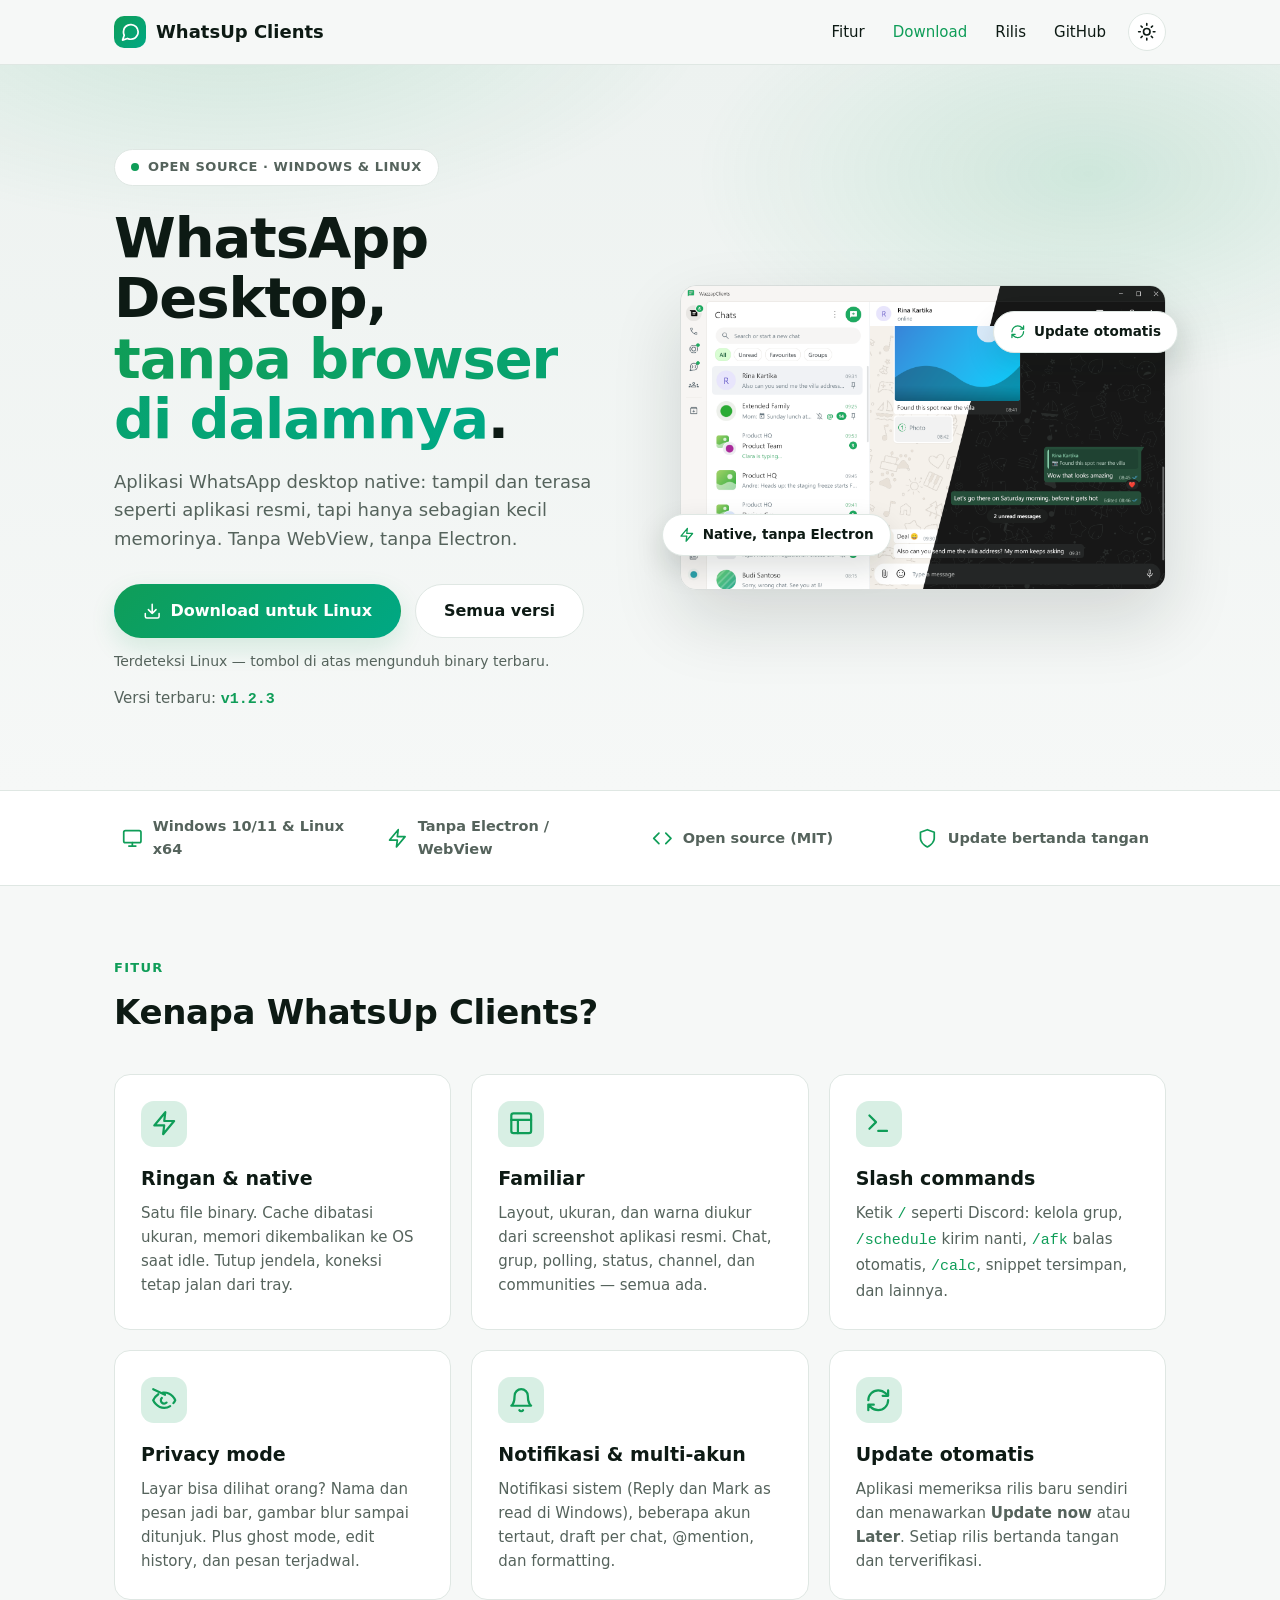
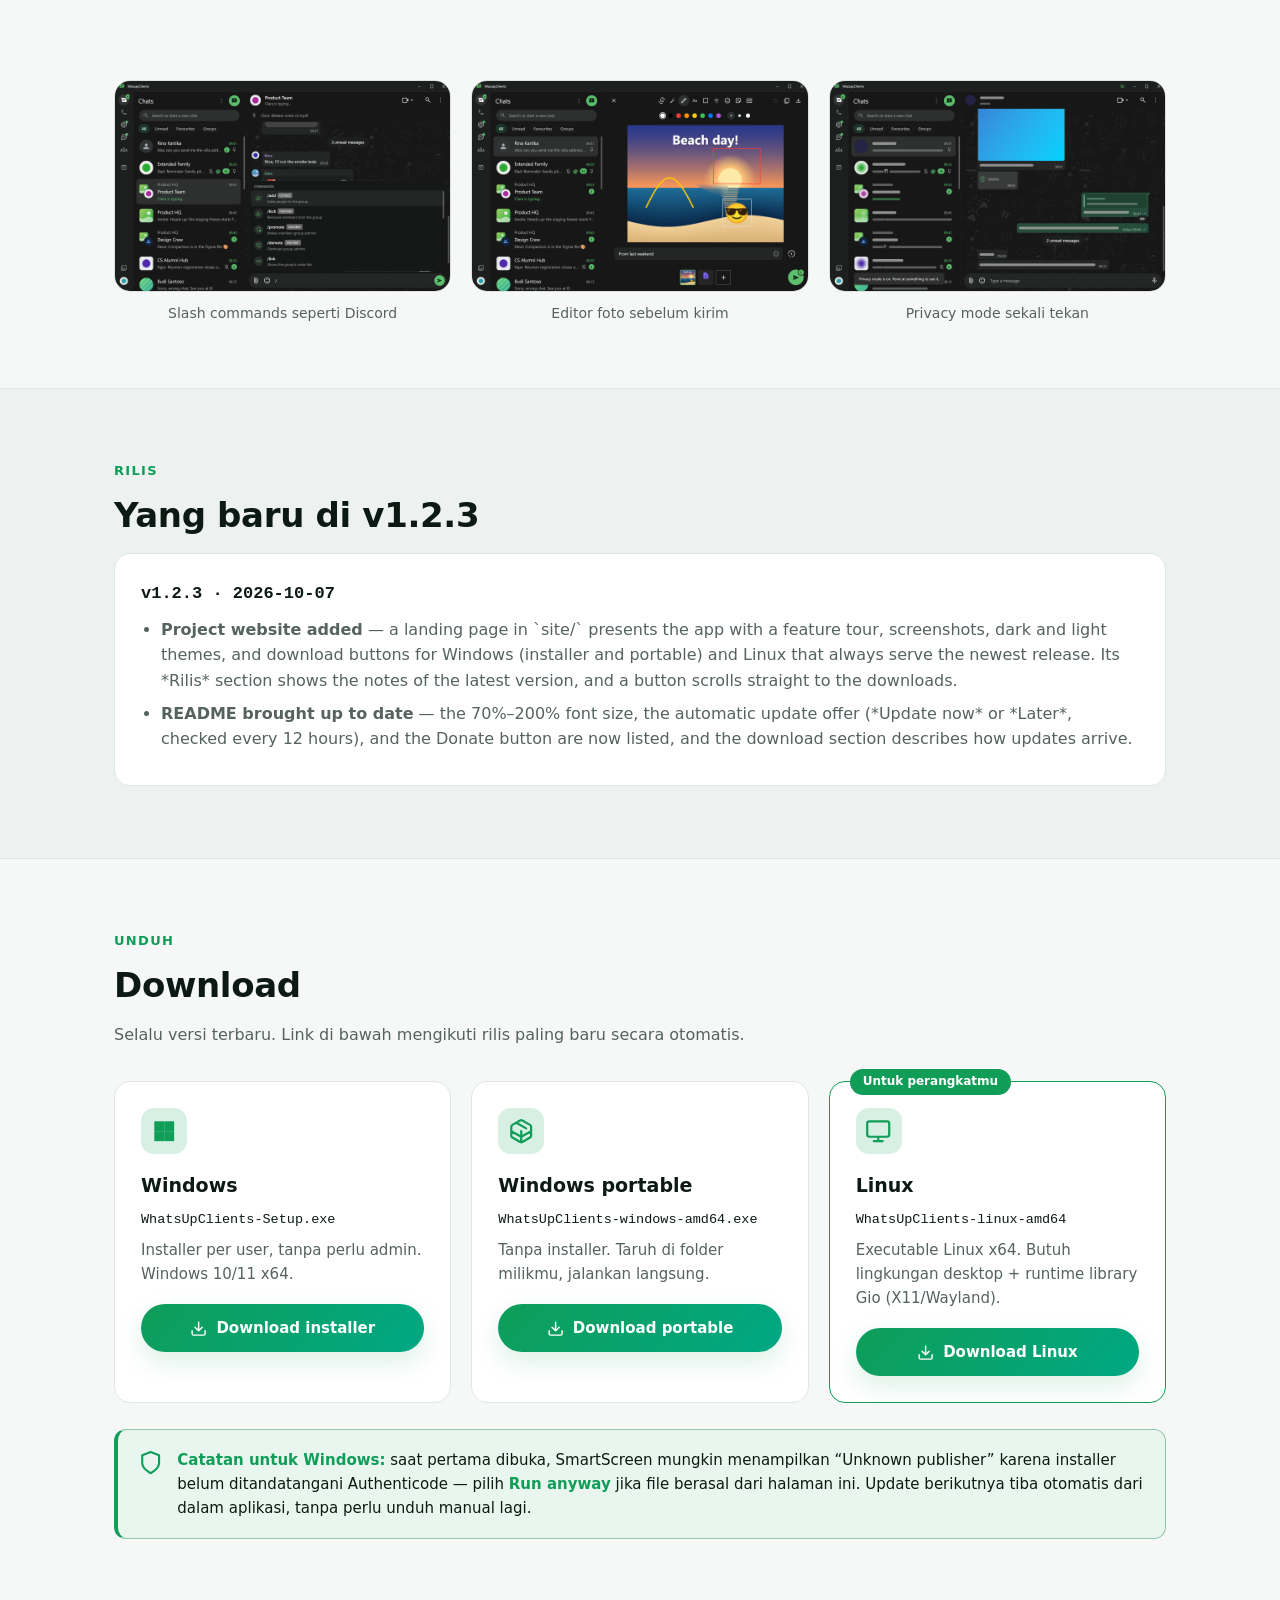
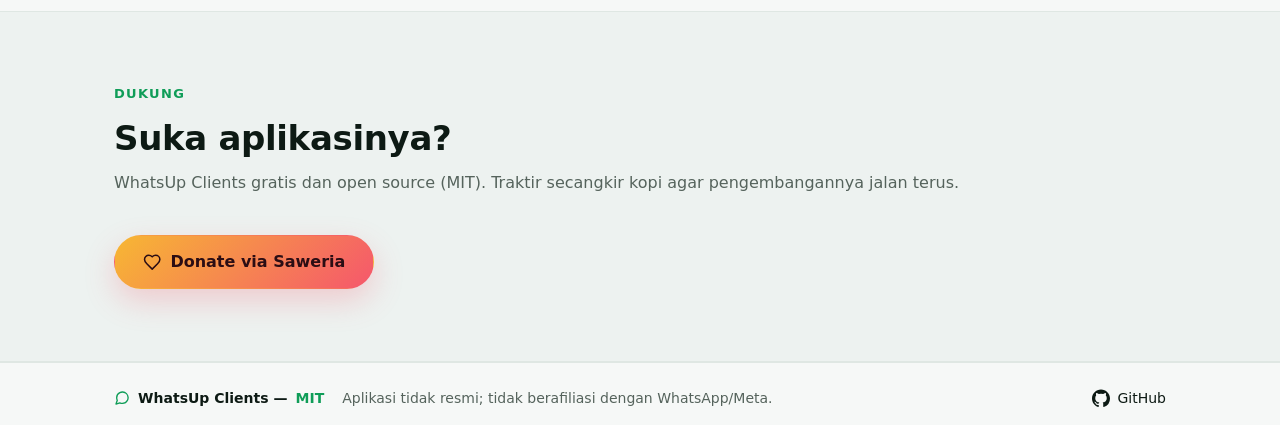
==== index.html @ 3d1e4b3c "Move the landing page to the repo root for Pages" ====
<!DOCTYPE html>
<html lang="id" data-theme="dark">
<head>
<meta charset="utf-8">
<meta name="viewport" content="width=device-width, initial-scale=1">
<title>WhatsUp Clients — WhatsApp Desktop tanpa browser di dalamnya</title>
<meta name="description" content="WhatsUp Clients adalah aplikasi WhatsApp Desktop native yang ringan: tampilan seperti aplikasi resmi, tanpa Electron, dengan update otomatis.">
<link rel="stylesheet" href="styles.css">
<script>
// Set theme before paint to avoid a flash. Stored choice wins,
// otherwise follow the OS.
(function () {
  try {
    var t = localStorage.getItem("wuc-theme");
    if (!t) t = (window.matchMedia && window.matchMedia("(prefers-color-scheme: light)").matches) ? "light" : "dark";
    document.documentElement.setAttribute("data-theme", t);
  } catch (e) {}
})();
</script>
</head>
<body>

<svg width="0" height="0" class="sprite" aria-hidden="true" focusable="false"><defs>
<symbol id="i-chat" viewBox="0 0 24 24"><path d="M21 11.5a8.38 8.38 0 0 1-.9 3.8 8.5 8.5 0 0 1-7.6 4.7 8.38 8.38 0 0 1-3.8-.9L3 21l1.9-5.7a8.38 8.38 0 0 1-.9-3.8 8.5 8.5 0 0 1 4.7-7.6 8.38 8.38 0 0 1 3.8-.9h.5a8.48 8.48 0 0 1 8 8z"/></symbol>
<symbol id="i-zap" viewBox="0 0 24 24"><path d="M13 2 3 14h9l-1 8 10-12h-9z"/></symbol>
<symbol id="i-layout" viewBox="0 0 24 24"><rect x="3" y="3" width="18" height="18" rx="2"/><path d="M3 9h18M9 21V9"/></symbol>
<symbol id="i-terminal" viewBox="0 0 24 24"><path d="m4 17 6-6-6-6M12 19h8"/></symbol>
<symbol id="i-eyeoff" viewBox="0 0 24 24"><path d="M10.73 5.08A10.43 10.43 0 0 1 12 5c7 0 10 7 10 7a13.16 13.16 0 0 1-1.67 2.68M6.61 6.61A13.53 13.53 0 0 0 2 12s3 7 10 7a9.74 9.74 0 0 0 5.39-1.61M14.12 14.12a3 3 0 1 1-4.24-4.24m2.82-2.82L2 2"/></symbol>
<symbol id="i-bell" viewBox="0 0 24 24"><path d="M6 8a6 6 0 0 1 12 0c0 7 3 9 3 9H3s3-2 3-9M10.3 21a1.94 1.94 0 0 0 3.4 0"/></symbol>
<symbol id="i-refresh" viewBox="0 0 24 24"><path d="M3 12a9 9 0 0 1 9-9 9.75 9.75 0 0 1 6.74 2.74L21 8M21 3v5h-5M21 12a9 9 0 0 1-9 9 9.75 9.75 0 0 1-6.74-2.74L3 16M3 21v-5h5"/></symbol>
<symbol id="i-download" viewBox="0 0 24 24"><path d="M21 15v4a2 2 0 0 1-2 2H5a2 2 0 0 1-2-2v-4m4-5 5 5 5-5M12 15V3"/></symbol>
<symbol id="i-sun" viewBox="0 0 24 24"><circle cx="12" cy="12" r="4"/><path d="M12 2v2M12 20v2m-7.07-17.07 1.41 1.41M17.66 17.66l1.41 1.41M2 12h2M20 12h2M6.34 17.66l-1.41 1.41M19.07 4.93l-1.41 1.41"/></symbol>
<symbol id="i-moon" viewBox="0 0 24 24"><path d="M21 12.79A9 9 0 1 1 11.21 3 7 7 0 0 0 21 12.79z"/></symbol>
<symbol id="i-windows" viewBox="0 0 24 24"><rect x="3" y="3" width="9" height="9"/><rect x="12" y="3" width="9" height="9"/><rect x="3" y="12" width="9" height="9"/><rect x="12" y="12" width="9" height="9"/></symbol>
<symbol id="i-package" viewBox="0 0 24 24"><path d="m7.5 4.27 9 5.15M21 8a2 2 0 0 0-1-1.73l-7-4a2 2 0 0 0-2 0l-7 4A2 2 0 0 0 3 8v8a2 2 0 0 0 1 1.73l7 4a2 2 0 0 0 2 0l7-4A2 2 0 0 0 21 16zm-18 4 9 5 9-5M12 22V12"/></symbol>
<symbol id="i-monitor" viewBox="0 0 24 24"><rect x="2" y="3" width="20" height="14" rx="2"/><path d="M8 21h8M12 17v4"/></symbol>
<symbol id="i-heart" viewBox="0 0 24 24"><path d="M19 14c1.49-1.46 3-3.21 3-5.5A5.5 5.5 0 0 0 16.5 3c-1.76 0-3 .5-4.5 2-1.5-1.5-2.74-2-4.5-2A5.5 5.5 0 0 0 2 8.5c0 2.29 1.51 4.04 3 5.5l7 7z"/></symbol>
<symbol id="i-arrowup" viewBox="0 0 24 24"><path d="M12 19V5m-7 7 7-7 7 7"/></symbol>
<symbol id="i-code" viewBox="0 0 24 24"><path d="m16 18 6-6-6-6M8 6l-6 6 6 6"/></symbol>
<symbol id="i-shield" viewBox="0 0 24 24"><path d="M12 22s8-4 8-10V5l-8-3-8 3v7c0 6 8 10 8 10z"/></symbol>
<symbol id="i-external" viewBox="0 0 24 24"><path d="M18 13v6a2 2 0 0 1-2 2H5a2 2 0 0 1-2-2V8a2 2 0 0 1 2-2h6M15 3h6v6M10 14 21 3"/></symbol>
<symbol id="i-menu" viewBox="0 0 24 24"><path d="M3 6h18M3 12h18M3 18h18"/></symbol>
<symbol id="i-close" viewBox="0 0 24 24"><path d="M18 6 6 18M6 6l12 12"/></symbol>
<symbol id="i-github" viewBox="0 0 24 24"><path d="M12 .5C5.37.5 0 5.87 0 12.5c0 5.3 3.44 9.8 8.21 11.39.6.11.82-.26.82-.58 0-.29-.01-1.05-.02-2.06-3.34.73-4.04-1.61-4.04-1.61-.55-1.39-1.34-1.76-1.34-1.76-1.09-.75.08-.73.08-.73 1.21.09 1.84 1.24 1.84 1.24 1.07 1.84 2.81 1.31 3.5 1 .11-.78.42-1.31.76-1.61-2.67-.3-5.47-1.33-5.47-5.93 0-1.31.47-2.38 1.24-3.22-.12-.3-.54-1.52.12-3.18 0 0 1.01-.32 3.3 1.23a11.5 11.5 0 0 1 6 0c2.29-1.55 3.3-1.23 3.3-1.23.66 1.66.24 2.88.12 3.18.77.84 1.24 1.91 1.24 3.22 0 4.61-2.8 5.62-5.48 5.92.43.37.81 1.1.81 2.22 0 1.61-.01 2.9-.01 3.29 0 .32.22.7.83.58A12.01 12.01 0 0 0 24 12.5C24 5.87 18.63.5 12 .5z"/></symbol>
</defs></svg>

<header class="nav">
  <div class="wrap nav-in">
    <a class="brand" href="#top"><span class="brand-mark"><svg class="ic"><use href="#i-chat"/></svg></span>WhatsUp Clients</a>
    <div class="nav-right">
      <nav id="nav-links" class="nav-links">
        <a href="#fitur">Fitur</a>
        <a href="#download">Download</a>
        <a href="#terbaru">Rilis</a>
        <a href="https://github.com/latiefahmad/whatsupclients" target="_blank" rel="noopener">GitHub</a>
      </nav>
      <button id="theme-toggle" class="theme-toggle" aria-label="Ganti tema">
        <svg class="ic i-sun"><use href="#i-sun"/></svg>
        <svg class="ic i-moon"><use href="#i-moon"/></svg>
      </button>
      <button id="menu-btn" class="menu-btn" aria-label="Buka menu" aria-expanded="false"><svg class="ic"><use href="#i-menu"/></svg></button>
    </div>
  </div>
  <div class="progress" aria-hidden="true"><span id="progress-bar"></span></div>
</header>

<main id="top">
  <section class="hero">
    <div class="wrap hero-in">
      <div class="hero-text">
        <p class="eyebrow"><span class="pulse"></span>Open source &middot; Windows &amp; Linux</p>
        <h1>WhatsApp Desktop,<br><span class="hl">tanpa browser di dalamnya</span>.</h1>
        <p class="lede">Aplikasi WhatsApp desktop native: tampil dan terasa seperti aplikasi resmi,
          tapi hanya sebagian kecil memorinya. Tanpa WebView, tanpa Electron.</p>
        <div class="cta">
          <a id="cta-main" class="btn primary" href="https://github.com/latiefahmad/whatsupclients/releases/latest"><svg class="ic"><use href="#i-download"/></svg>Download</a>
          <a class="btn ghost" href="#download">Semua versi</a>
        </div>
        <p id="cta-note" class="cta-note"></p>
        <p class="ver-badge">Versi terbaru: <a id="ver-tag" href="https://github.com/latiefahmad/whatsupclients/releases/latest">&hellip;</a></p>
      </div>
      <div class="hero-shot">
        <div class="shot-frame">
          <img src="docs/screenshots/hero.png" alt="WhatsUp Clients dalam tema terang dan gelap">
        </div>
        <span class="chip chip-a"><svg class="ic"><use href="#i-zap"/></svg>Native, tanpa Electron</span>
        <span class="chip chip-b"><svg class="ic"><use href="#i-refresh"/></svg>Update otomatis</span>
      </div>
    </div>
  </section>

  <section class="stats">
    <div class="wrap stats-in">
      <div class="stat"><svg class="ic"><use href="#i-monitor"/></svg><span>Windows 10/11 &amp; Linux x64</span></div>
      <div class="stat"><svg class="ic"><use href="#i-zap"/></svg><span>Tanpa Electron / WebView</span></div>
      <div class="stat"><svg class="ic"><use href="#i-code"/></svg><span>Open source (MIT)</span></div>
      <div class="stat"><svg class="ic"><use href="#i-shield"/></svg><span>Update bertanda tangan</span></div>
    </div>
  </section>

  <section id="fitur" class="section">
    <div class="wrap">
      <p class="kicker">Fitur</p>
      <h2>Kenapa WhatsUp Clients?</h2>
      <div class="grid">
        <div class="card">
          <span class="tile"><svg class="ic"><use href="#i-zap"/></svg></span>
          <h3>Ringan &amp; native</h3>
          <p>Satu file binary. Cache dibatasi ukuran, memori dikembalikan ke OS saat idle. Tutup jendela, koneksi tetap jalan dari tray.</p>
        </div>
        <div class="card">
          <span class="tile"><svg class="ic"><use href="#i-layout"/></svg></span>
          <h3>Familiar</h3>
          <p>Layout, ukuran, dan warna diukur dari screenshot aplikasi resmi. Chat, grup, polling, status, channel, dan communities — semua ada.</p>
        </div>
        <div class="card">
          <span class="tile"><svg class="ic"><use href="#i-terminal"/></svg></span>
          <h3>Slash commands</h3>
          <p>Ketik <code>/</code> seperti Discord: kelola grup, <code>/schedule</code> kirim nanti, <code>/afk</code> balas otomatis, <code>/calc</code>, snippet tersimpan, dan lainnya.</p>
        </div>
        <div class="card">
          <span class="tile"><svg class="ic"><use href="#i-eyeoff"/></svg></span>
          <h3>Privacy mode</h3>
          <p>Layar bisa dilihat orang? Nama dan pesan jadi bar, gambar blur sampai ditunjuk. Plus ghost mode, edit history, dan pesan terjadwal.</p>
        </div>
        <div class="card">
          <span class="tile"><svg class="ic"><use href="#i-bell"/></svg></span>
          <h3>Notifikasi &amp; multi-akun</h3>
          <p>Notifikasi sistem (Reply dan Mark as read di Windows), beberapa akun tertaut, draft per chat, @mention, dan formatting.</p>
        </div>
        <div class="card">
          <span class="tile"><svg class="ic"><use href="#i-refresh"/></svg></span>
          <h3>Update otomatis</h3>
          <p>Aplikasi memeriksa rilis baru sendiri dan menawarkan <b>Update now</b> atau <b>Later</b>. Setiap rilis bertanda tangan dan terverifikasi.</p>
        </div>
      </div>
    </div>
  </section>

  <section class="shots">
    <div class="wrap">
      <div class="shot-row">
        <figure><img src="docs/screenshots/slash.png" alt="Slash command"><figcaption>Slash commands seperti Discord</figcaption></figure>
        <figure><img src="docs/screenshots/editor.png" alt="Editor foto"><figcaption>Editor foto sebelum kirim</figcaption></figure>
        <figure><img src="docs/screenshots/privacy.png" alt="Privacy mode"><figcaption>Privacy mode sekali tekan</figcaption></figure>
      </div>
    </div>
  </section>

  <section id="terbaru" class="section alt">
    <div class="wrap">
      <p class="kicker">Rilis</p>
      <h2>Yang baru di <span id="news-tag">versi terbaru</span></h2>
      <div id="news-body" class="card news"><p class="muted">Memuat catatan rilis&hellip;</p></div>
    </div>
  </section>

  <section id="download" class="section">
    <div class="wrap">
      <p class="kicker">Unduh</p>
      <h2>Download</h2>
      <p class="muted">Selalu versi terbaru. Link di bawah mengikuti rilis paling baru secara otomatis.</p>
      <div class="grid dl" id="dl-grid">
        <div class="card dl-card" data-os="windows">
          <span class="tile"><svg class="ic fill"><use href="#i-windows"/></svg></span>
          <h3>Windows</h3>
          <p class="file">WhatsUpClients-Setup.exe</p>
          <p>Installer per user, tanpa perlu admin. Windows 10/11 x64.</p>
          <a class="btn primary" href="https://github.com/latiefahmad/whatsupclients/releases/latest/download/WhatsUpClients-Setup.exe"><svg class="ic"><use href="#i-download"/></svg>Download installer</a>
        </div>
        <div class="card dl-card" data-os="windows">
          <span class="tile"><svg class="ic"><use href="#i-package"/></svg></span>
          <h3>Windows portable</h3>
          <p class="file">WhatsUpClients-windows-amd64.exe</p>
          <p>Tanpa installer. Taruh di folder milikmu, jalankan langsung.</p>
          <a class="btn primary" href="https://github.com/latiefahmad/whatsupclients/releases/latest/download/WhatsUpClients-windows-amd64.exe"><svg class="ic"><use href="#i-download"/></svg>Download portable</a>
        </div>
        <div class="card dl-card" data-os="linux">
          <span class="tile"><svg class="ic"><use href="#i-monitor"/></svg></span>
          <h3>Linux</h3>
          <p class="file">WhatsUpClients-linux-amd64</p>
          <p>Executable Linux x64. Butuh lingkungan desktop + runtime library Gio (X11/Wayland).</p>
          <a class="btn primary" href="https://github.com/latiefahmad/whatsupclients/releases/latest/download/WhatsUpClients-linux-amd64"><svg class="ic"><use href="#i-download"/></svg>Download Linux</a>
        </div>
      </div>
      <div class="note">
        <svg class="ic"><use href="#i-shield"/></svg>
        <div><b>Catatan untuk Windows:</b> saat pertama dibuka, SmartScreen mungkin menampilkan
          &ldquo;Unknown publisher&rdquo; karena installer belum ditandatangani Authenticode — pilih
          <b>Run anyway</b> jika file berasal dari halaman ini. Update berikutnya tiba otomatis
          dari dalam aplikasi, tanpa perlu unduh manual lagi.</div>
      </div>
    </div>
  </section>

  <section class="section alt">
    <div class="wrap donate">
      <div>
        <p class="kicker">Dukung</p>
        <h2>Suka aplikasinya?</h2>
        <p class="muted">WhatsUp Clients gratis dan open source (MIT). Traktir secangkir kopi agar pengembangannya jalan terus.</p>
      </div>
      <a class="btn donate-btn" href="https://saweria.co/latiefahmad" target="_blank" rel="noopener"><svg class="ic"><use href="#i-heart"/></svg>Donate via Saweria</a>
    </div>
  </section>
</main>

<footer>
  <div class="wrap foot">
    <span class="foot-brand"><svg class="ic"><use href="#i-chat"/></svg>WhatsUp Clients &mdash; <a href="https://github.com/latiefahmad/whatsupclients/blob/main/LICENSE" target="_blank" rel="noopener">MIT</a></span>
    <span class="muted">Aplikasi tidak resmi; tidak berafiliasi dengan WhatsApp/Meta.</span>
    <a class="foot-gh" href="https://github.com/latiefahmad/whatsupclients" target="_blank" rel="noopener"><svg class="ic fill"><use href="#i-github"/></svg>GitHub</a>
  </div>
</footer>

<button id="to-top" aria-label="Kembali ke atas"><svg class="ic"><use href="#i-arrowup"/></svg></button>
<script src="releases.js"></script>
<script src="app.js"></script>
</body>
</html>
---- styles.css ----
:root, html[data-theme="dark"] {
  --green: #25d366;
  --green-2: #00c287;
  --bg: #0b141a;
  --bg-2: #070f14;
  --panel: #111b21;
  --panel2: #1f2c34;
  --text: #e9edef;
  --muted: #8696a0;
  --radius: 16px;
  --navbg: rgba(11, 20, 26, .92);
  --shadow: rgba(0, 0, 0, .45);
  --glow: rgba(37, 211, 102, .16);
  --shot-border: rgba(255, 255, 255, .08);
}

html[data-theme="light"] {
  --green: #0f9d58;
  --green-2: #00a884;
  --bg: #f6f8f7;
  --bg-2: #edf2f0;
  --panel: #ffffff;
  --panel2: #dfe7e3;
  --text: #0d1a14;
  --muted: #55635c;
  --navbg: rgba(246, 248, 247, .93);
  --shadow: rgba(13, 26, 20, .14);
  --glow: rgba(15, 157, 88, .14);
  --shot-border: rgba(13, 26, 20, .1);
}

* { box-sizing: border-box; }

html { scroll-behavior: smooth; scroll-padding-top: 76px; }

body {
  margin: 0;
  font-family: "Segoe UI", system-ui, -apple-system, Roboto, sans-serif;
  background: var(--bg);
  color: var(--text);
  line-height: 1.6;
  -webkit-font-smoothing: antialiased;
}

.wrap { max-width: 1100px; margin: 0 auto; padding: 0 24px; }
a { color: var(--green); text-decoration: none; }
a:hover { text-decoration: none; }
p { margin: 0 0 14px; }

/* ---- inline icon system ---- */
.sprite { position: absolute; }
.ic {
  width: 1.15em; height: 1.15em;
  fill: none; stroke: currentColor;
  stroke-width: 2; stroke-linecap: round; stroke-linejoin: round;
  vertical-align: -.2em; flex: none;
}
.ic.fill { fill: currentColor; stroke: none; }
.ic-inline { width: .95em; height: .95em; }

/* ---- nav ---- */
.nav {
  position: sticky; top: 0; z-index: 30;
  background: var(--navbg);
  border-bottom: 1px solid var(--panel2);
  backdrop-filter: blur(10px);
}
.nav-in { display: flex; align-items: center; justify-content: space-between; height: 64px; gap: 16px; }

.brand {
  display: flex; align-items: center; gap: 10px;
  color: var(--text); font-weight: 700; font-size: 18px;
}
.brand-mark {
  display: grid; place-items: center;
  width: 32px; height: 32px; border-radius: 10px;
  background: linear-gradient(135deg, var(--green), var(--green-2));
  color: #05130c; font-size: 18px;
}
html[data-theme="light"] .brand-mark { color: #fff; }

.nav-right { display: flex; align-items: center; gap: 8px; }
.nav-links { display: flex; align-items: center; }
.nav-links a {
  color: var(--text); font-size: 15px; padding: 8px 14px;
  border-radius: 999px; transition: background .2s, color .2s;
}
.nav-links a:hover { background: var(--panel2); }
.nav-links a.active { color: var(--green); }

.theme-toggle {
  display: grid; place-items: center;
  width: 38px; height: 38px; border-radius: 50%; cursor: pointer;
  background: var(--panel); color: var(--text);
  border: 1px solid var(--panel2); font-size: 17px;
  transition: border-color .2s, transform .2s;
}
.theme-toggle:hover { border-color: var(--green); transform: rotate(15deg); }
html[data-theme="dark"] .i-sun, html[data-theme="light"] .i-moon { display: none; }

.menu-btn {
  display: none; place-items: center;
  width: 38px; height: 38px; border-radius: 10px; cursor: pointer;
  background: var(--panel); color: var(--text);
  border: 1px solid var(--panel2); font-size: 18px;
}
.menu-btn .ic { pointer-events: none; }

.progress { position: absolute; left: 0; right: 0; bottom: -1px; height: 2px; background: transparent; }
#progress-bar {
  display: block; height: 100%; width: 0;
  background: linear-gradient(90deg, var(--green), var(--green-2));
}

/* ---- hero ---- */
.hero {
  position: relative; overflow: hidden;
  padding: 84px 0 64px;
  background:
    radial-gradient(700px 340px at 18% -10%, var(--glow), transparent 70%),
    radial-gradient(560px 300px at 85% 15%, var(--glow), transparent 70%),
    linear-gradient(180deg, var(--bg-2), var(--bg));
}
.hero-in { display: grid; grid-template-columns: 1.05fr 1fr; gap: 56px; align-items: center; }

.eyebrow {
  display: inline-flex; align-items: center; gap: 9px;
  font-size: 13px; font-weight: 600; letter-spacing: .04em; text-transform: uppercase;
  color: var(--muted);
  border: 1px solid var(--panel2); background: var(--panel);
  padding: 7px 16px; border-radius: 999px; margin-bottom: 22px;
}
.pulse {
  width: 8px; height: 8px; border-radius: 50%; background: var(--green);
  animation: pulse 2.2s ease-in-out infinite;
}
@keyframes pulse {
  0%, 100% { box-shadow: 0 0 0 0 rgba(37, 211, 102, .5); }
  50% { box-shadow: 0 0 0 7px rgba(37, 211, 102, 0); }
}

.hero h1 {
  font-size: clamp(34px, 5vw, 56px); line-height: 1.08;
  margin: 0 0 18px; letter-spacing: -.02em;
}
.hl {
  background: linear-gradient(90deg, var(--green), var(--green-2));
  -webkit-background-clip: text; background-clip: text; color: transparent;
}
.lede { color: var(--muted); font-size: 18px; max-width: 30em; }

.cta { display: flex; gap: 14px; margin-top: 30px; flex-wrap: wrap; }
.btn {
  display: inline-flex; align-items: center; gap: 9px;
  padding: 13px 28px; border-radius: 999px; font-weight: 600; font-size: 16px;
  border: 1px solid transparent; transition: transform .18s, filter .18s, border-color .18s;
}
.btn:hover { transform: translateY(-2px); text-decoration: none; }
.btn.primary {
  background: linear-gradient(135deg, var(--green), var(--green-2));
  color: #05130c; box-shadow: 0 10px 26px var(--glow);
}
html[data-theme="light"] .btn.primary { color: #fff; }
.btn.primary:hover { filter: brightness(1.07); }
.btn.ghost { border-color: var(--panel2); color: var(--text); background: var(--panel); }
.btn.ghost:hover { border-color: var(--green); }

.cta-note { font-size: 14px; color: var(--muted); margin-top: 12px; }
.ver-badge { font-size: 15px; color: var(--muted); }
.ver-badge a { font-weight: 700; font-family: Consolas, monospace; }

.hero-shot { position: relative; }
.shot-frame {
  border-radius: var(--radius); overflow: hidden;
  border: 1px solid var(--shot-border);
  box-shadow: 0 30px 70px var(--shadow);
  animation: floaty 7s ease-in-out infinite;
}
.shot-frame img { display: block; width: 100%; }
@keyframes floaty { 0%, 100% { transform: translateY(0); } 50% { transform: translateY(-10px); } }

.chip {
  position: absolute; display: inline-flex; align-items: center; gap: 8px;
  background: var(--panel); color: var(--text);
  border: 1px solid var(--panel2); border-radius: 999px;
  padding: 9px 16px; font-size: 13.5px; font-weight: 600;
  box-shadow: 0 12px 30px var(--shadow);
}
.chip .ic { color: var(--green); }
.chip-a { left: -18px; bottom: 34px; animation: floaty 6s ease-in-out .8s infinite; }
.chip-b { right: -12px; top: 26px; animation: floaty 6.5s ease-in-out .3s infinite; }

/* ---- stats strip ---- */
.stats { border-block: 1px solid var(--panel2); background: var(--panel); }
.stats-in {
  display: grid; grid-template-columns: repeat(4, 1fr); gap: 8px;
  padding-block: 18px;
}
.stat {
  display: flex; align-items: center; gap: 10px;
  font-size: 14.5px; font-weight: 600; color: var(--muted);
  padding: 6px 8px;
}
.stat .ic { color: var(--green); font-size: 18px; }

/* ---- sections ---- */
.section { padding: 72px 0; }
.section.alt { background: var(--bg-2); border-block: 1px solid var(--panel2); }

.kicker {
  font-size: 13px; font-weight: 700; letter-spacing: .1em;
  text-transform: uppercase; color: var(--green); margin-bottom: 6px;
}
h2 { font-size: clamp(26px, 3.5vw, 34px); margin: 0 0 10px; letter-spacing: -.01em; }
.muted { color: var(--muted); }
.small { font-size: 14px; }

.grid { display: grid; grid-template-columns: repeat(3, 1fr); gap: 20px; margin-top: 34px; }

.card {
  position: relative; min-width: 0;
  background: var(--panel); border: 1px solid var(--panel2);
  border-radius: var(--radius); padding: 26px;
  transition: transform .22s, border-color .22s, box-shadow .22s;
}
.card:hover {
  transform: translateY(-5px);
  border-color: color-mix(in srgb, var(--green) 55%, var(--panel2));
  box-shadow: 0 18px 40px var(--shadow);
}
.card h3 { margin: 16px 0 8px; font-size: 19px; }
.card p { margin: 0; color: var(--muted); font-size: 15px; }
.card code { color: var(--green); font-family: Consolas, monospace; }
.card .btn { margin-top: 18px; font-size: 15px; padding: 11px 22px; }
.card .file {
  font-family: Consolas, monospace; color: var(--text); font-size: 13.5px;
  margin-bottom: 8px; overflow-wrap: anywhere;
}

.tile {
  display: grid; place-items: center;
  width: 46px; height: 46px; border-radius: 13px;
  background: color-mix(in srgb, var(--green) 16%, transparent);
  color: var(--green); font-size: 23px;
}

/* ---- screenshots ---- */
.shots { padding: 8px 0 64px; }
.shot-row { display: grid; grid-template-columns: repeat(3, 1fr); gap: 20px; }
.shot-row figure { margin: 0; }
.shot-row img {
  display: block; width: 100%; border-radius: var(--radius);
  border: 1px solid var(--shot-border);
  transition: transform .3s, box-shadow .3s;
}
.shot-row figure:hover img { transform: scale(1.025); box-shadow: 0 20px 44px var(--shadow); }
.shot-row figcaption { font-size: 14px; color: var(--muted); margin-top: 10px; text-align: center; }

/* ---- news ---- */
.news h4 { margin: 0 0 10px; font-size: 17px; font-family: Consolas, monospace; }
.news ul { margin: 0; padding-left: 20px; color: var(--muted); }
.news li { margin-bottom: 7px; }

/* ---- download ---- */
.dl-card .btn { width: 100%; justify-content: center; }
.dl-card.recommended { border-color: var(--green); }
.dl-card.recommended::after {
  content: "Untuk perangkatmu"; position: absolute; top: -13px; left: 20px;
  background: var(--green); color: #05130c; font-size: 12px; font-weight: 700;
  padding: 3px 13px; border-radius: 999px;
}
html[data-theme="light"] .dl-card.recommended::after { color: #fff; }

/* Highlighted SmartScreen / update note */
.note {
  display: flex; gap: 14px; align-items: flex-start;
  margin-top: 26px; padding: 18px 20px;
  background: color-mix(in srgb, var(--green) 9%, var(--panel));
  border: 1px solid color-mix(in srgb, var(--green) 40%, var(--panel2));
  border-left: 4px solid var(--green);
  border-radius: 12px;
  font-size: 15px; color: var(--text);
}
.note .ic { color: var(--green); font-size: 22px; margin-top: 2px; }
.note b { color: var(--green); }

/* ---- donate ---- */
.donate { display: flex; align-items: center; justify-content: space-between; gap: 26px; flex-wrap: wrap; }
.donate h2 { margin-bottom: 4px; }
.donate-btn {
  background: linear-gradient(135deg, #f7b733, #f5576c);
  color: #2b0d14; box-shadow: 0 12px 30px rgba(245, 87, 108, .25);
}
.donate-btn:hover { filter: brightness(1.06); }

/* ---- footer ---- */
footer { border-top: 1px solid var(--panel2); padding: 24px 0; font-size: 14px; }
.foot { display: flex; gap: 18px; align-items: center; flex-wrap: wrap; }
.foot-brand { display: inline-flex; align-items: center; gap: 8px; font-weight: 600; }
.foot-brand .ic { color: var(--green); }
.foot-gh { display: inline-flex; align-items: center; gap: 7px; margin-left: auto; color: var(--text); }
.foot-gh:hover { color: var(--green); }
.foot-gh .ic { width: 18px; height: 18px; }

/* ---- to top ---- */
#to-top {
  position: fixed; right: 26px; bottom: 26px; z-index: 40;
  display: grid; place-items: center;
  width: 50px; height: 50px; border-radius: 50%;
  border: 1px solid var(--panel2); background: var(--panel); color: var(--text);
  font-size: 20px; cursor: pointer; box-shadow: 0 8px 24px var(--shadow);
  opacity: 0; transform: translateY(14px); pointer-events: none;
  transition: opacity .25s ease, transform .25s ease, border-color .2s;
}
#to-top.show { opacity: 1; transform: none; pointer-events: auto; }
#to-top:hover { border-color: var(--green); color: var(--green); }

/* ---- reveal ---- */
.reveal { opacity: 0; transform: translateY(18px); transition: opacity .5s ease, transform .5s ease; }
.reveal.in { opacity: 1; transform: none; }

@media (prefers-reduced-motion: reduce) {
  .reveal { opacity: 1; transform: none; transition: none; }
  .shot-frame, .chip, .pulse { animation: none; }
  html { scroll-behavior: auto; }
}

/* ---- responsive ---- */
@media (max-width: 940px) {
  .hero-in { grid-template-columns: 1fr; gap: 44px; }
  .hero { padding-top: 60px; }
  .grid, .shot-row { grid-template-columns: 1fr 1fr; }
  .stats-in { grid-template-columns: 1fr 1fr; }
  .chip-a { left: 12px; } .chip-b { right: 12px; }
}

@media (max-width: 700px) {
  html { scroll-padding-top: 70px; }
  .menu-btn { display: grid; }
  .nav-right { gap: 10px; }
  .nav-links {
    position: absolute; top: 100%; left: 0; right: 0;
    flex-direction: column; align-items: stretch;
    background: var(--navbg); backdrop-filter: blur(10px);
    border-bottom: 1px solid var(--panel2);
    padding: 10px 24px 16px; display: none;
  }
  .nav-links.open { display: flex; }
  .nav-links a { padding: 12px 4px; border-radius: 10px; }

  .hero { padding: 44px 0 40px; }
  .hero h1 { font-size: clamp(30px, 8vw, 40px); }
  .lede { font-size: 16.5px; }
  .cta { flex-direction: column; }
  .btn { width: 100%; justify-content: center; }

  /* float the chips below the shot instead of over its edges */
  .hero-shot { text-align: center; }
  .chip {
    position: static; display: inline-flex;
    margin: 14px 5px 0; animation: none;
  }

  .grid, .shot-row, .stats-in { grid-template-columns: 1fr; }
  .section { padding: 52px 0; }
  .shots { padding-bottom: 44px; }
  .stat { padding: 4px 0; }

  .foot-gh { margin-left: 0; }
  #to-top { width: 44px; height: 44px; right: 16px; bottom: 16px; font-size: 18px; }
}

@media (max-width: 480px) {
  .wrap { padding: 0 16px; }
  .nav-in { height: 58px; }
  .brand { font-size: 16.5px; }
  .brand-mark { width: 28px; height: 28px; font-size: 16px; }
  .theme-toggle, .menu-btn { width: 34px; height: 34px; }

  .hero { padding: 36px 0 34px; }
  .eyebrow { font-size: 11.5px; padding: 6px 12px; }
  .hero h1 { font-size: clamp(27px, 8.5vw, 34px); }
  .lede { font-size: 15.5px; }
  .chip { font-size: 12.5px; padding: 8px 13px; }

  .card { padding: 20px; }
  .tile { width: 42px; height: 42px; font-size: 21px; }
  h2 { font-size: 25px; }
  .section { padding: 44px 0; }
  .stats-in { padding-block: 12px; }

  .note { padding: 15px 16px; font-size: 14.5px; gap: 11px; }
  .donate { flex-direction: column; align-items: stretch; }
  .donate-btn { text-align: center; }

  .foot { gap: 10px; font-size: 13px; }
  #to-top { width: 42px; height: 42px; right: 12px; bottom: 14px; }
}

@media (max-width: 360px) {
  .nav-links a { font-size: 15px; }
  .hero h1 { font-size: 25px; }
  .card .file { font-size: 12.5px; }
}
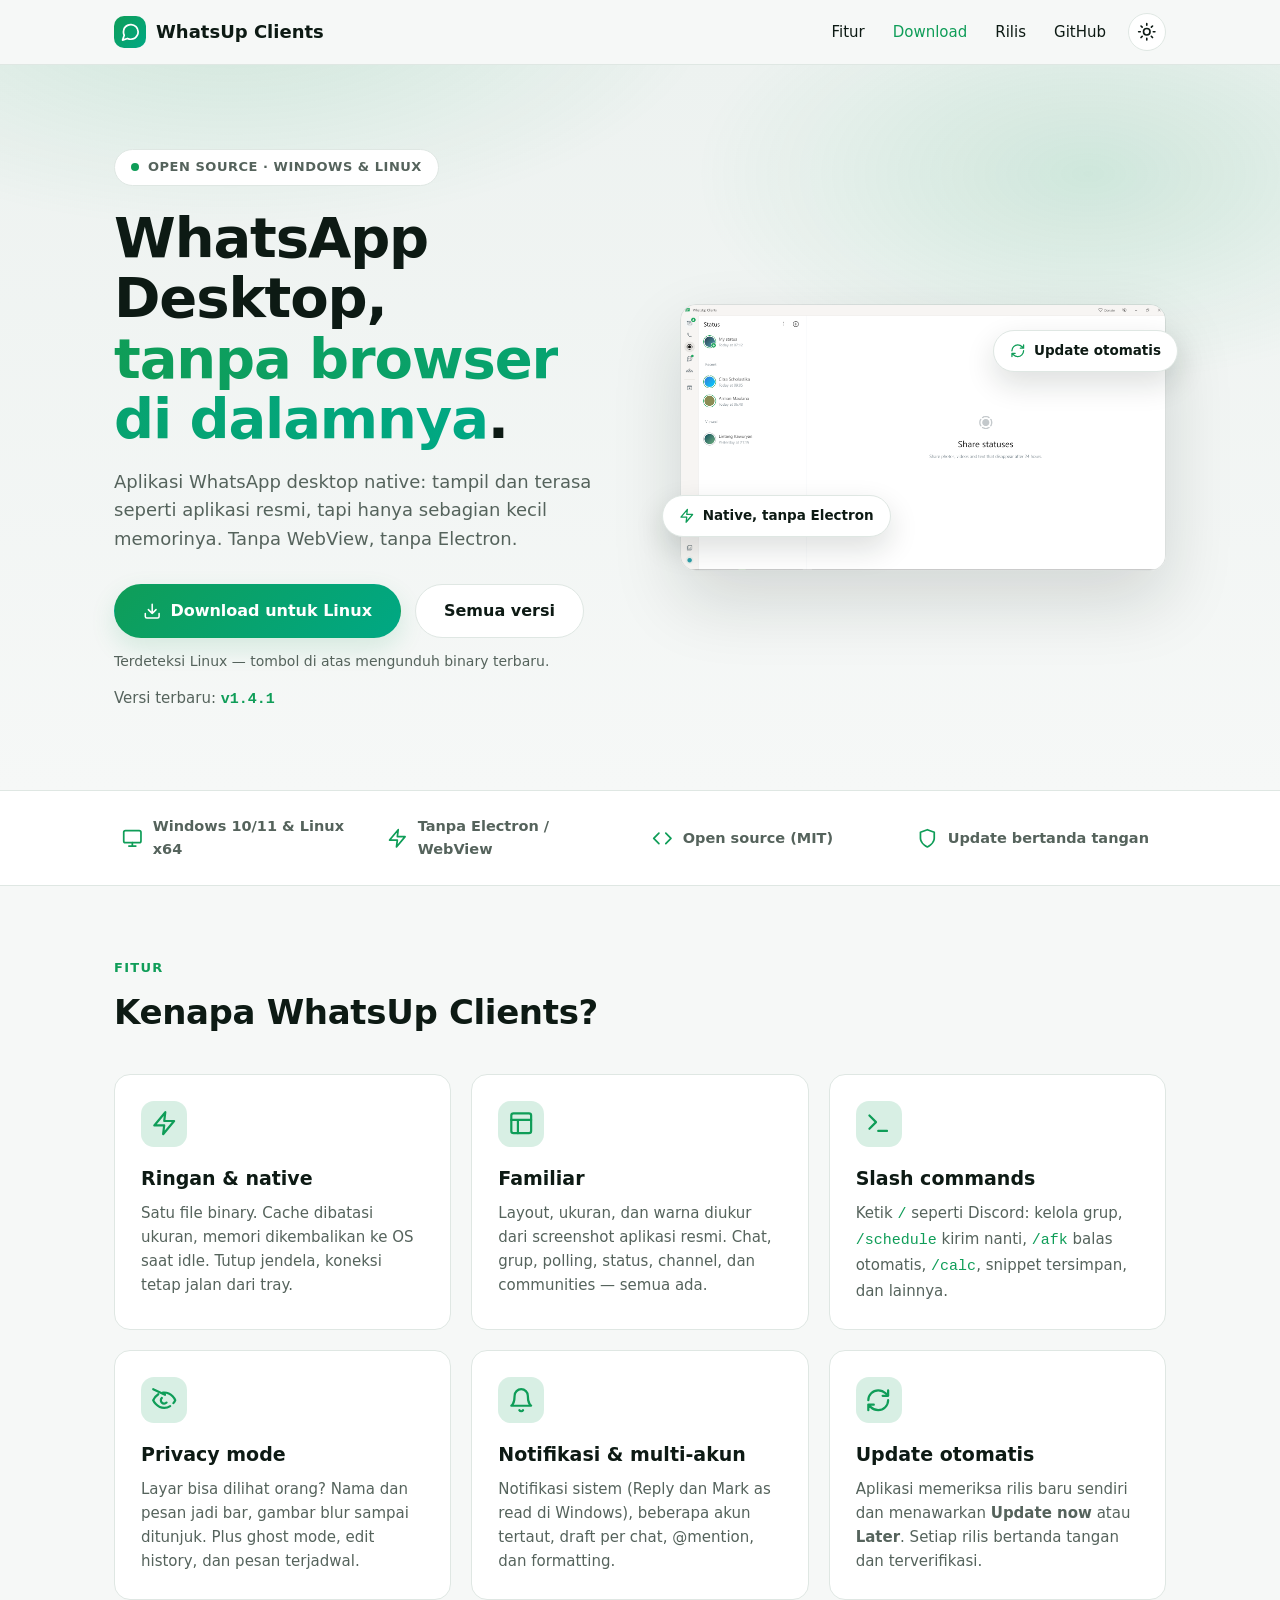
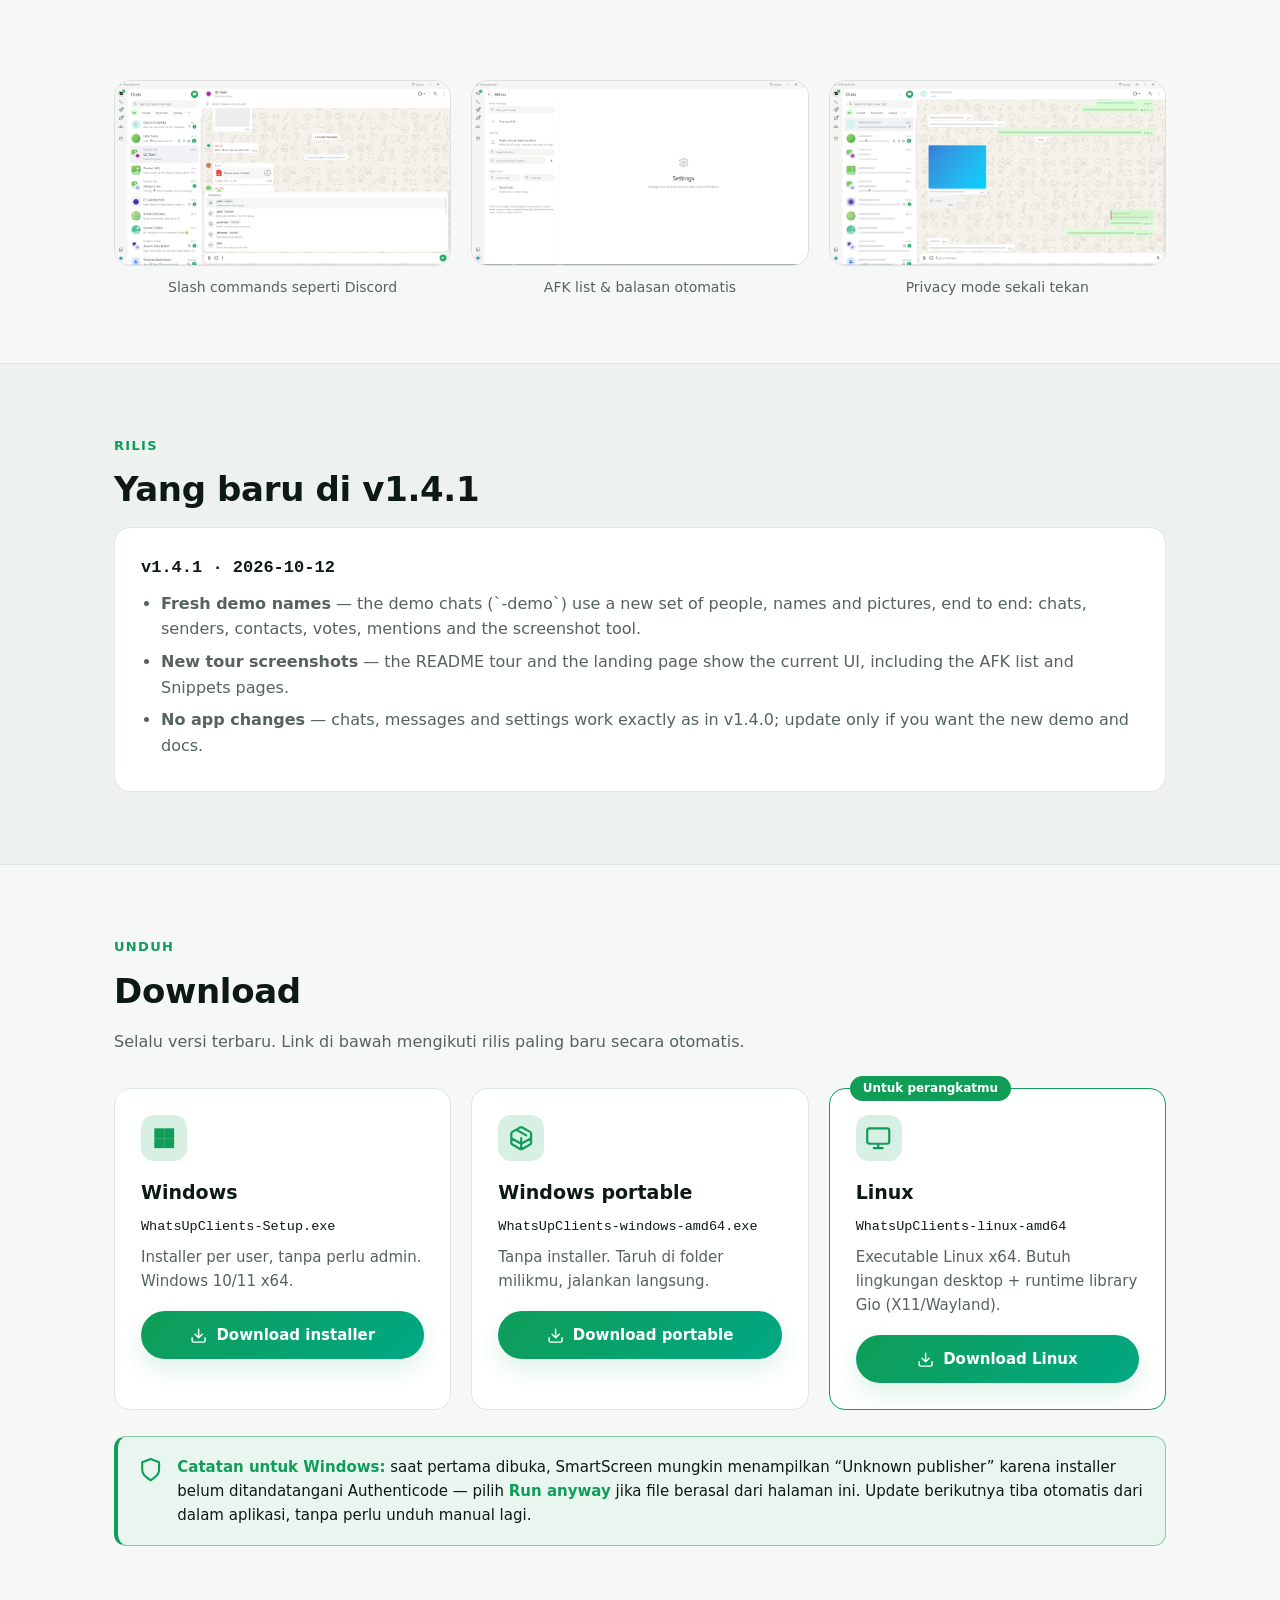
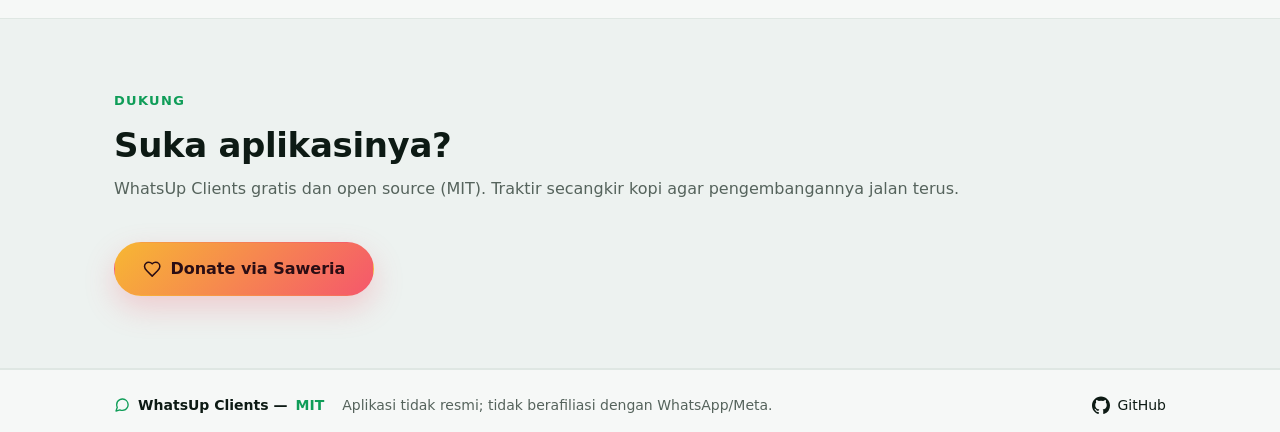
==== commit a1e2182d: "Demo names, tour screenshots and landing page refresh (v1.4.1) Rename the demo people end to end (Ci" ====
--- a/index.html
+++ b/index.html
@@ -3,7 +3,7 @@
 <head>
 <meta charset="utf-8">
 <meta name="viewport" content="width=device-width, initial-scale=1">
-<title>WhatsUp Clients — WhatsApp Desktop tanpa browser di dalamnya</title>
+<title>WhatsUp Clients</title>
 <meta name="description" content="WhatsUp Clients adalah aplikasi WhatsApp Desktop native yang ringan: tampilan seperti aplikasi resmi, tanpa Electron, dengan update otomatis.">
 <link rel="stylesheet" href="styles.css">
 <script>
@@ -77,11 +77,11 @@
           <a class="btn ghost" href="#download">Semua versi</a>
         </div>
         <p id="cta-note" class="cta-note"></p>
-        <p class="ver-badge">Versi terbaru: <a id="ver-tag" href="https://github.com/latiefahmad/whatsupclients/releases/latest">&hellip;</a></p>
+        <p class="ver-badge">Versi terbaru: <a id="ver-tag" href="https://github.com/latiefahmad/whatsupclients/releases/latest">&hellip;</a><span id="dl-count"></span></p>
       </div>
       <div class="hero-shot">
         <div class="shot-frame">
-          <img src="docs/screenshots/hero.png" alt="WhatsUp Clients dalam tema terang dan gelap">
+          <img src="docs/screenshots/status.png" alt="WhatsUp Clients menampilkan status">
         </div>
         <span class="chip chip-a"><svg class="ic"><use href="#i-zap"/></svg>Native, tanpa Electron</span>
         <span class="chip chip-b"><svg class="ic"><use href="#i-refresh"/></svg>Update otomatis</span>
@@ -141,7 +141,7 @@
     <div class="wrap">
       <div class="shot-row">
         <figure><img src="docs/screenshots/slash.png" alt="Slash command"><figcaption>Slash commands seperti Discord</figcaption></figure>
-        <figure><img src="docs/screenshots/editor.png" alt="Editor foto"><figcaption>Editor foto sebelum kirim</figcaption></figure>
+        <figure><img src="docs/screenshots/afk-list.PNG" alt="AFK list"><figcaption>AFK list &amp; balasan otomatis</figcaption></figure>
         <figure><img src="docs/screenshots/privacy.png" alt="Privacy mode"><figcaption>Privacy mode sekali tekan</figcaption></figure>
       </div>
     </div>
--- a/styles.css
+++ b/styles.css
@@ -106,6 +106,14 @@
 }
 .menu-btn .ic { pointer-events: none; }
 
+/* Safari ignores grid/flex centering inside <button>, so the icons slipped
+   to a corner and overlapped the border. Center them absolutely instead;
+   works in every browser. */
+.theme-toggle, .menu-btn, #to-top { position: relative; padding: 0; }
+.theme-toggle .ic, .menu-btn .ic, #to-top .ic {
+  position: absolute; inset: 0; margin: auto;
+}
+
 .progress { position: absolute; left: 0; right: 0; bottom: -1px; height: 2px; background: transparent; }
 #progress-bar {
   display: block; height: 100%; width: 0;
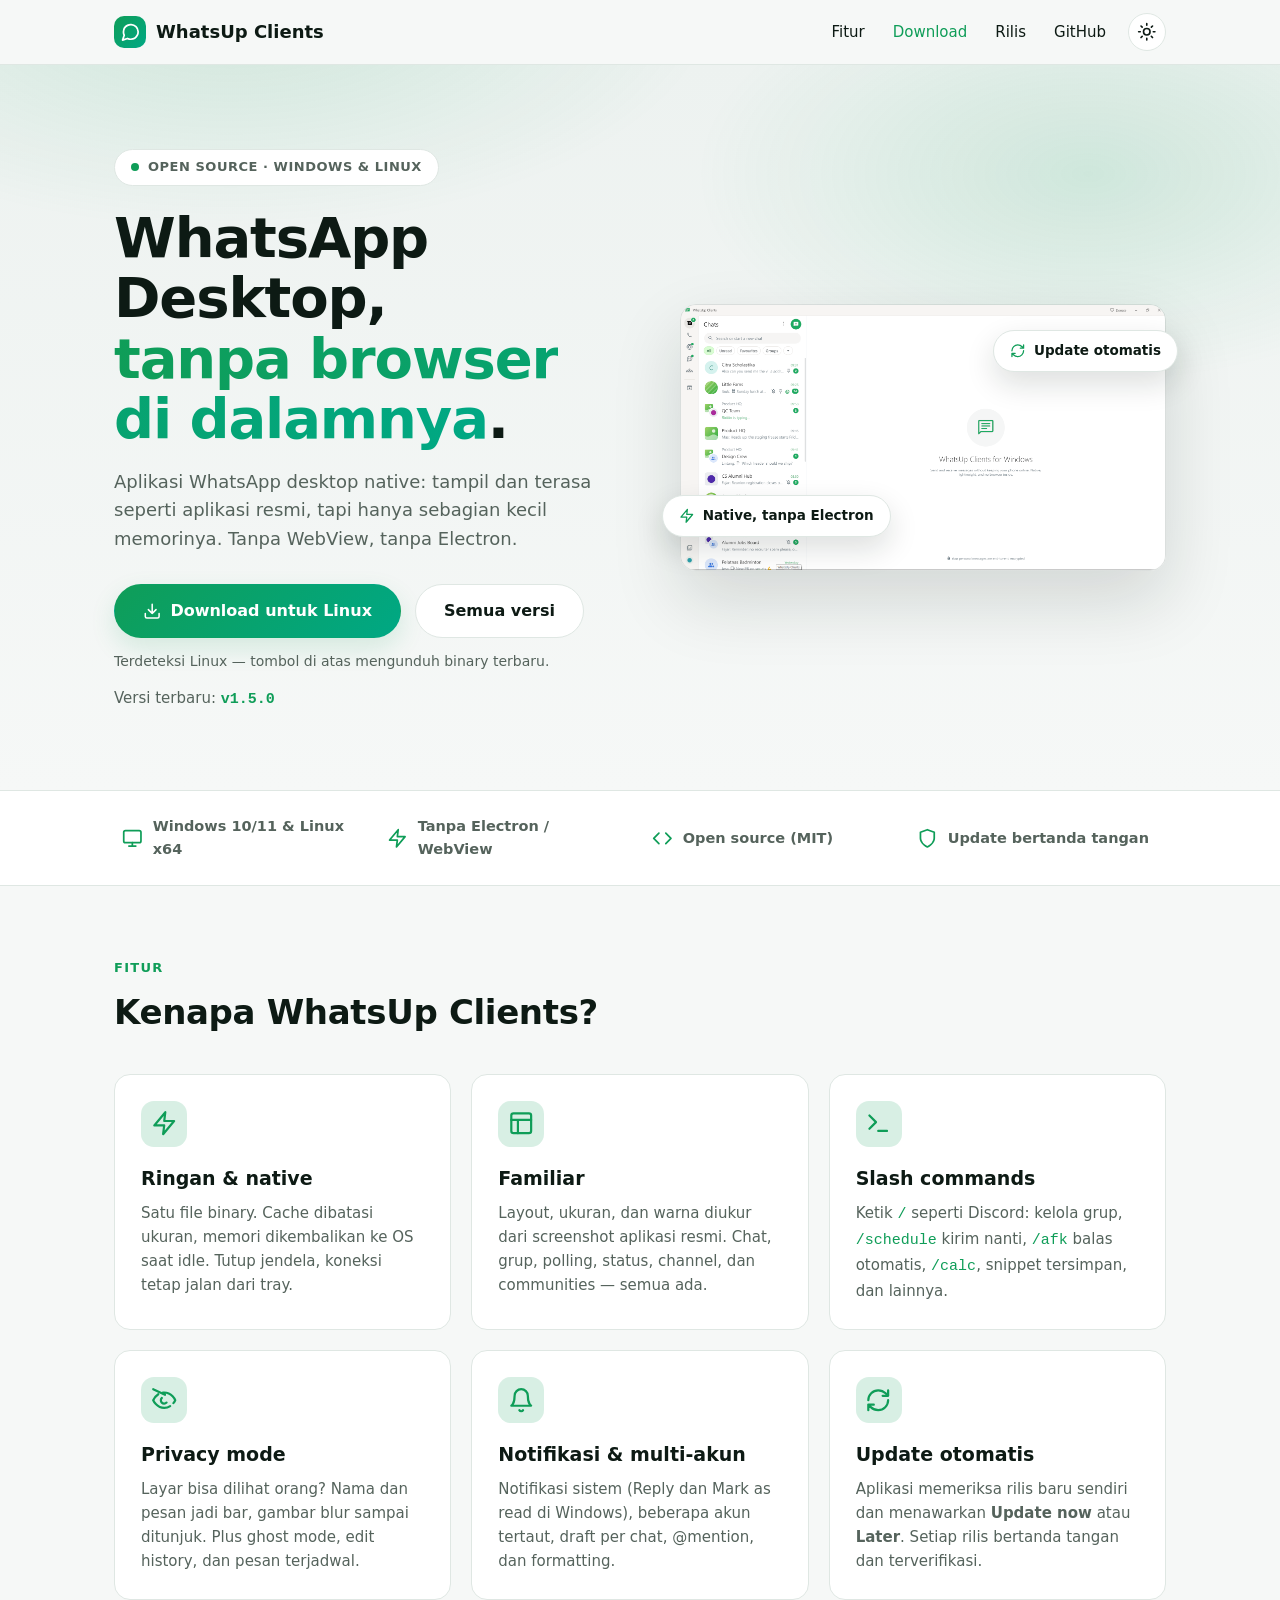
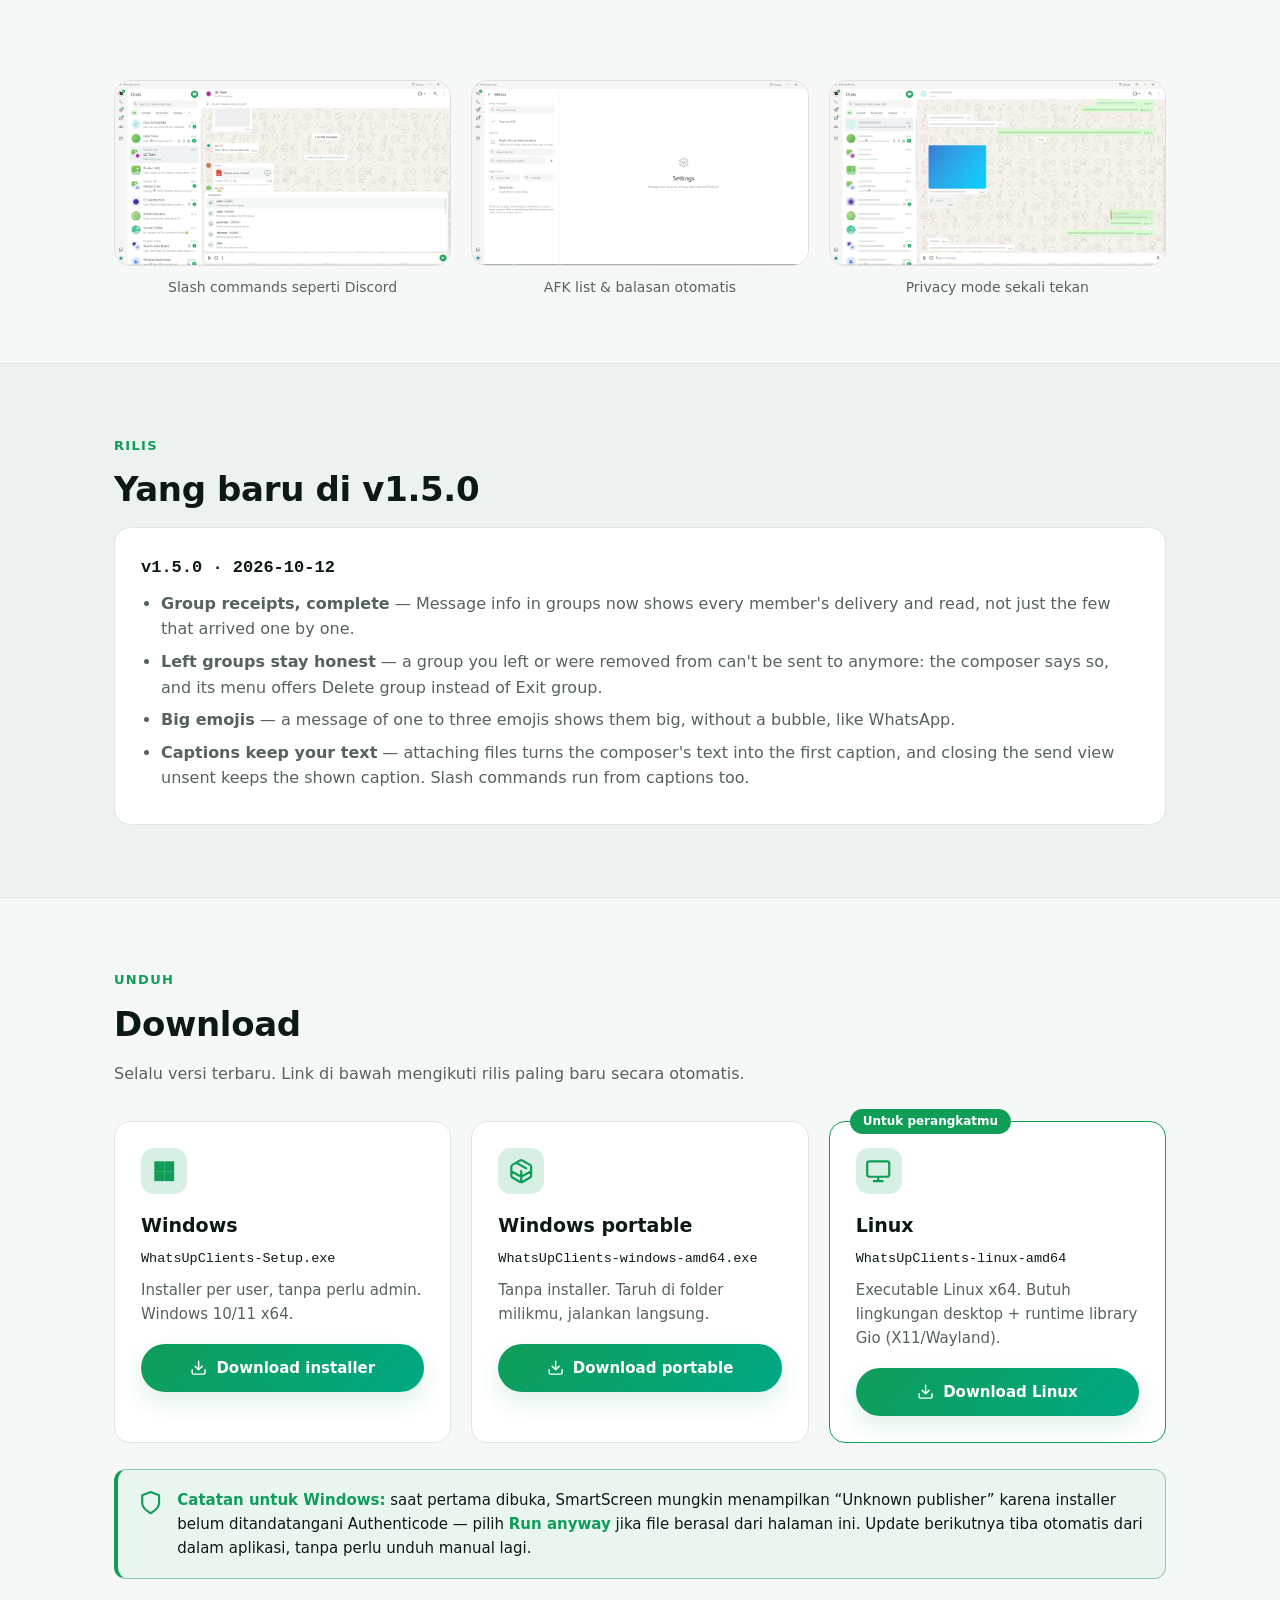
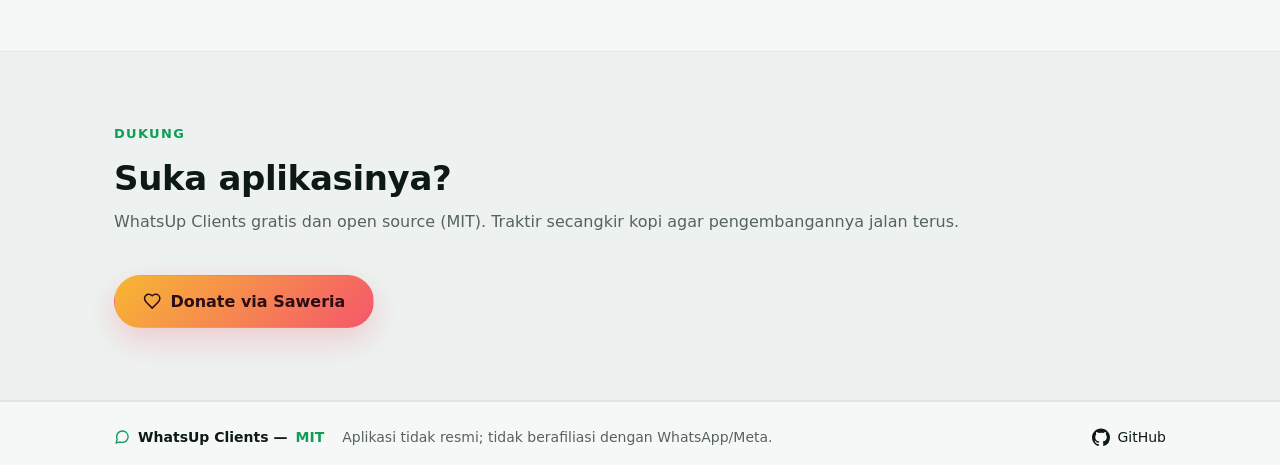
==== commit c4e0e61a: "Landing page hero uses all-chat.png, fix afk-list.png case" ====
--- a/index.html
+++ b/index.html
@@ -81,7 +81,7 @@
       </div>
       <div class="hero-shot">
         <div class="shot-frame">
-          <img src="docs/screenshots/status.png" alt="WhatsUp Clients menampilkan status">
+          <img src="docs/screenshots/all-chat.png" alt="WhatsUp Clients menampilkan semua chat">
         </div>
         <span class="chip chip-a"><svg class="ic"><use href="#i-zap"/></svg>Native, tanpa Electron</span>
         <span class="chip chip-b"><svg class="ic"><use href="#i-refresh"/></svg>Update otomatis</span>
@@ -141,7 +141,7 @@
     <div class="wrap">
       <div class="shot-row">
         <figure><img src="docs/screenshots/slash.png" alt="Slash command"><figcaption>Slash commands seperti Discord</figcaption></figure>
-        <figure><img src="docs/screenshots/afk-list.PNG" alt="AFK list"><figcaption>AFK list &amp; balasan otomatis</figcaption></figure>
+        <figure><img src="docs/screenshots/afk-list.png" alt="AFK list"><figcaption>AFK list &amp; balasan otomatis</figcaption></figure>
         <figure><img src="docs/screenshots/privacy.png" alt="Privacy mode"><figcaption>Privacy mode sekali tekan</figcaption></figure>
       </div>
     </div>
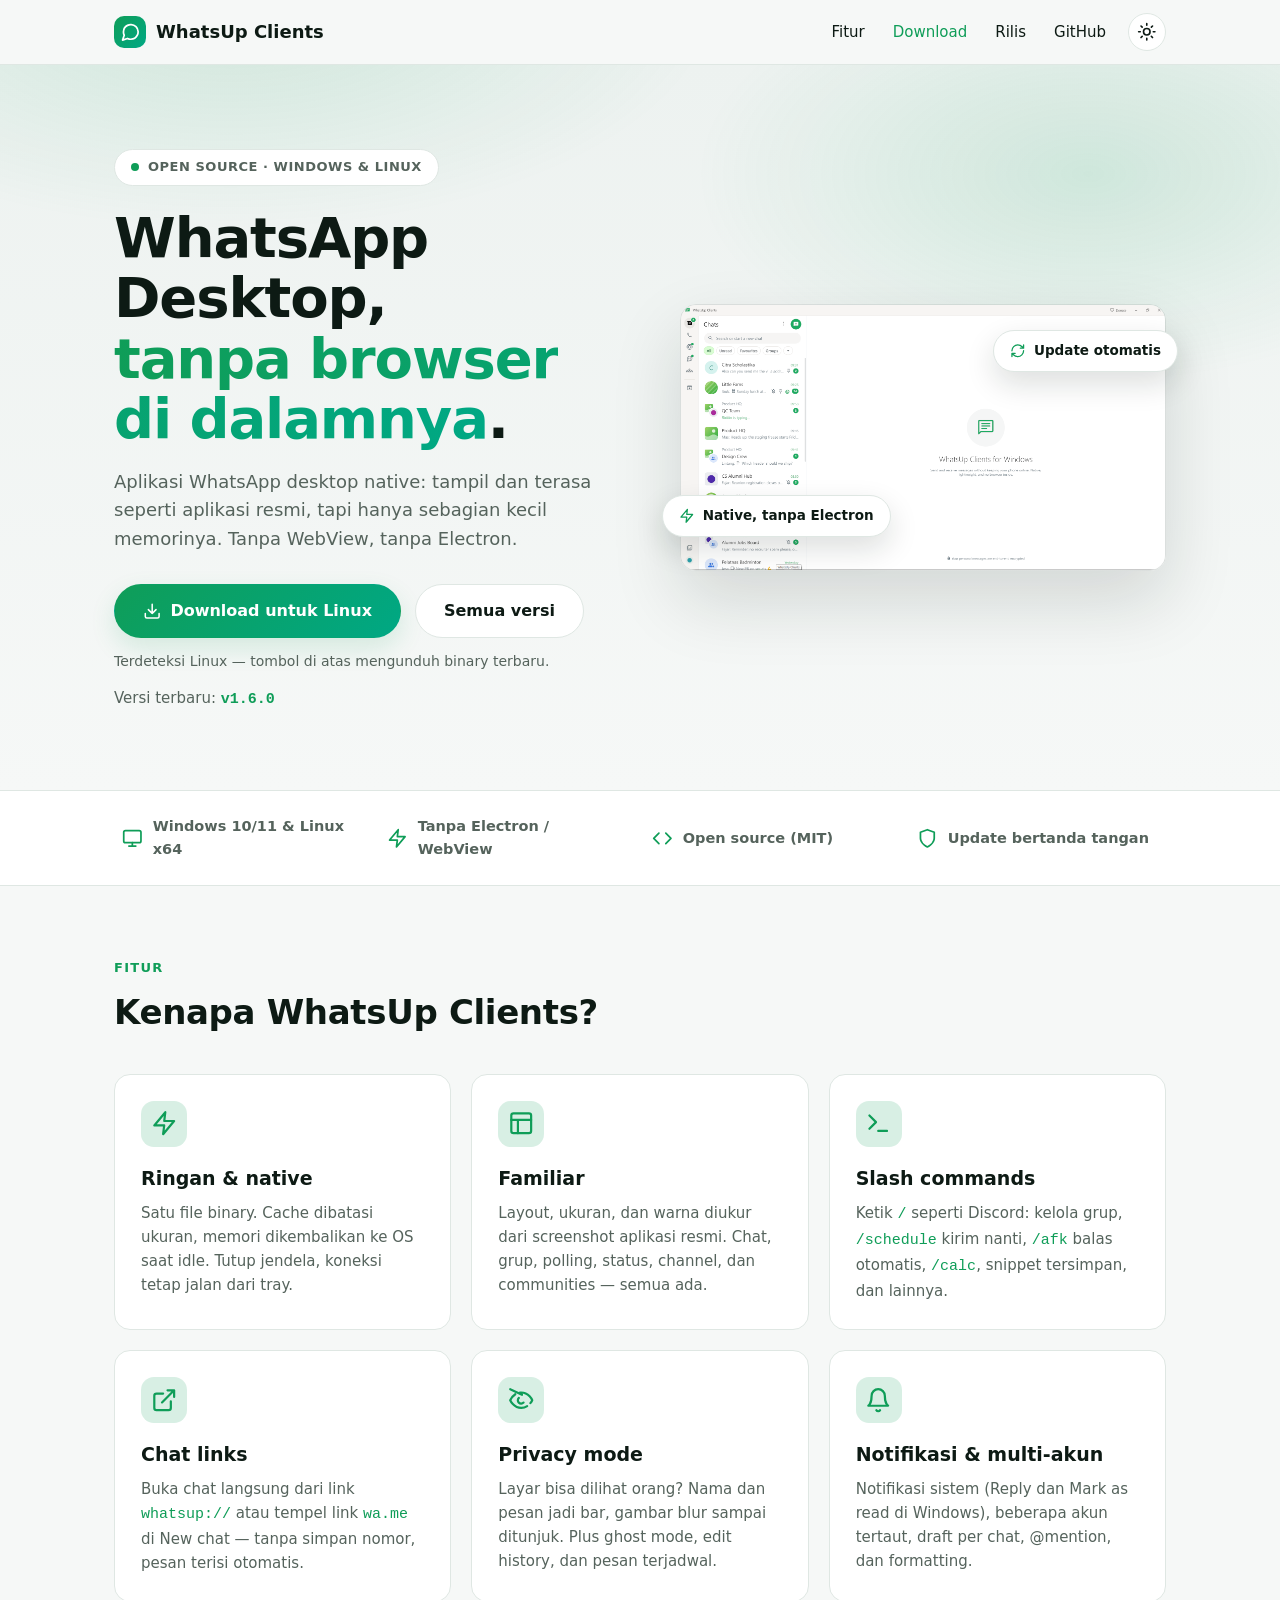
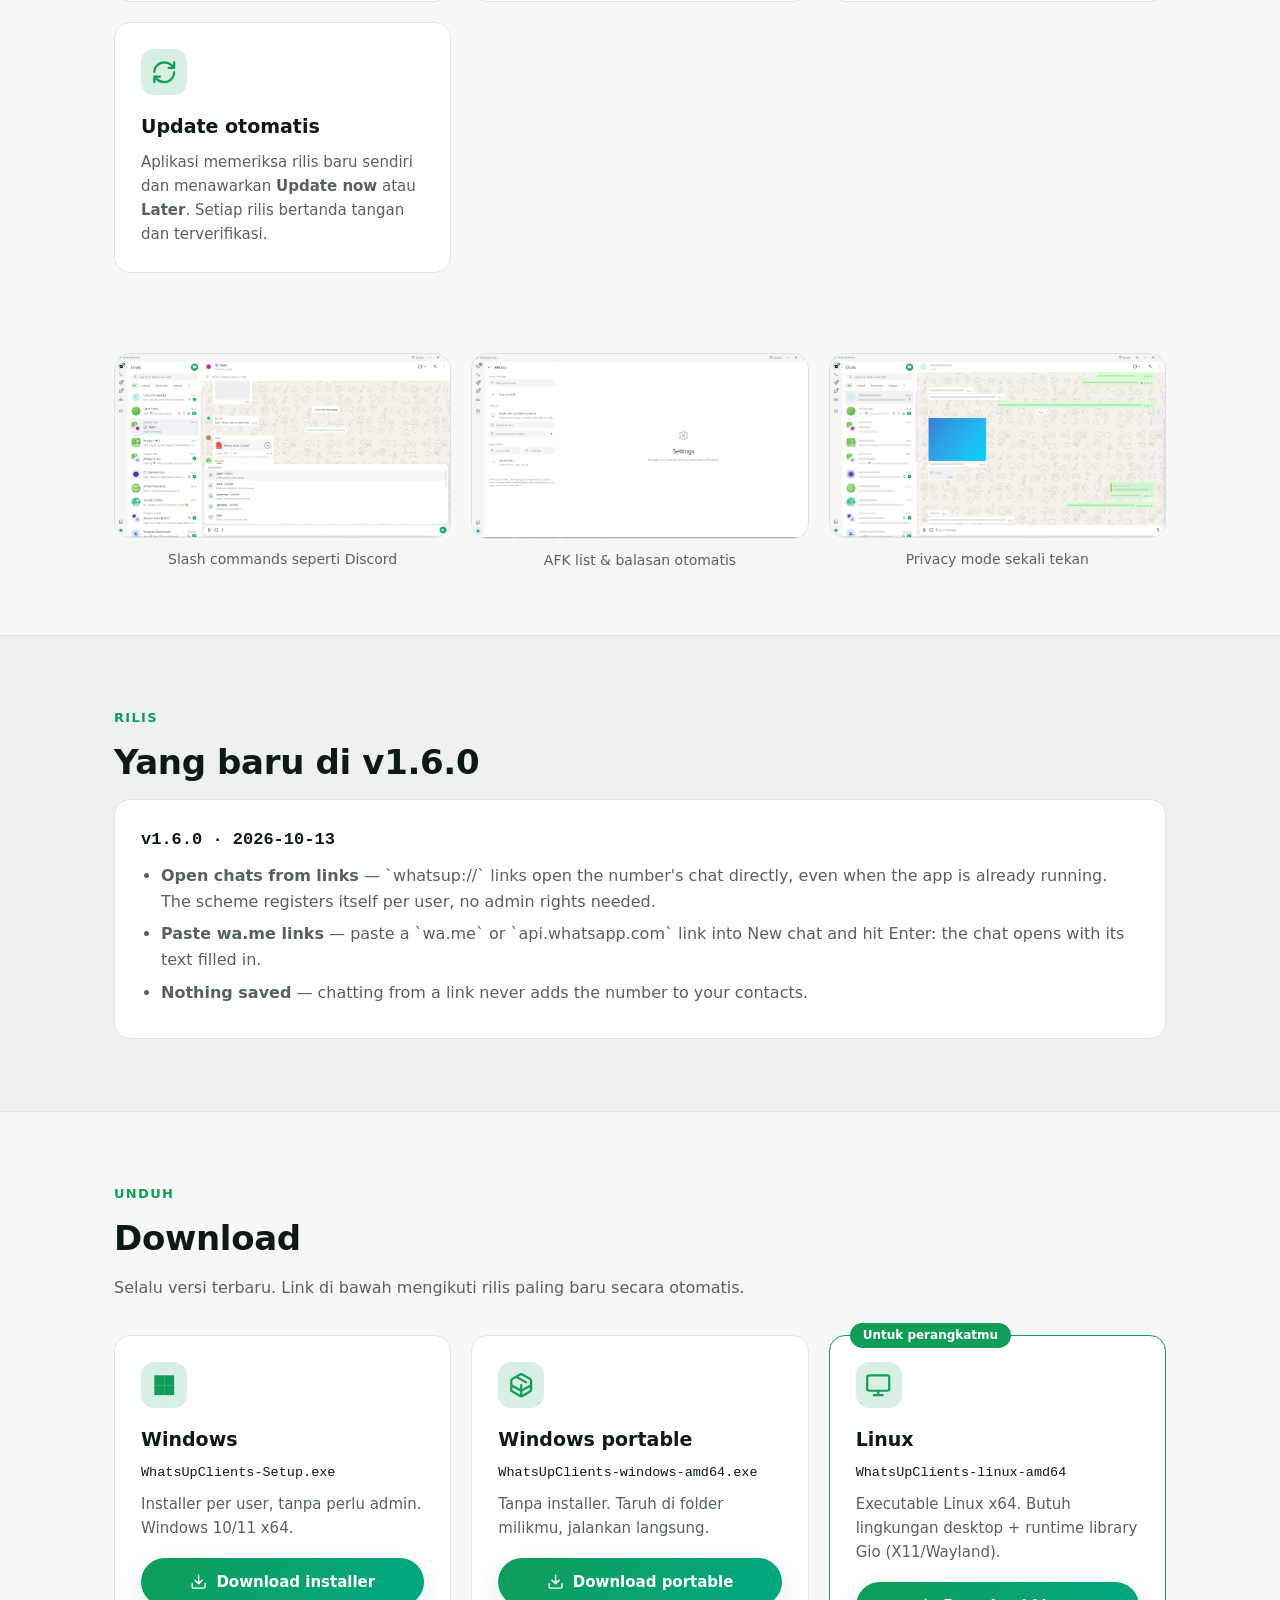
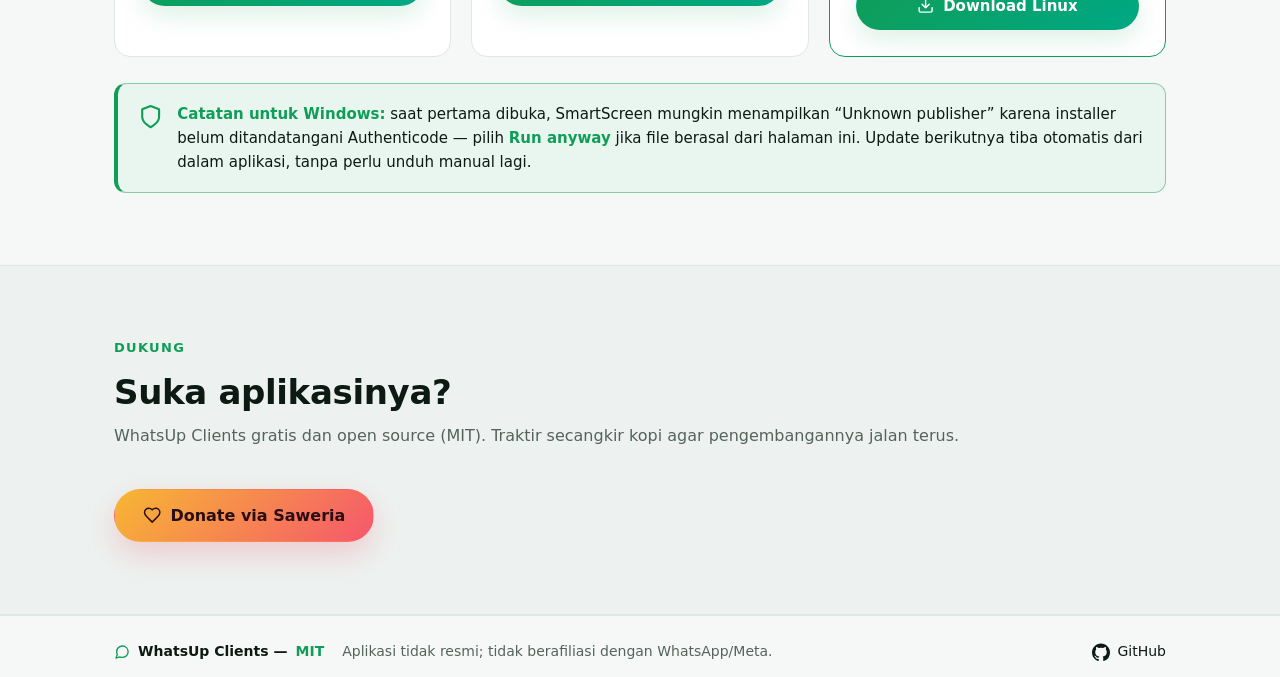
==== commit 885f3bec: "Chat links: open chats from whatsup:// and wa.me without saving" ====
--- a/index.html
+++ b/index.html
@@ -119,6 +119,11 @@
           <p>Ketik <code>/</code> seperti Discord: kelola grup, <code>/schedule</code> kirim nanti, <code>/afk</code> balas otomatis, <code>/calc</code>, snippet tersimpan, dan lainnya.</p>
         </div>
         <div class="card">
+          <span class="tile"><svg class="ic"><use href="#i-external"/></svg></span>
+          <h3>Chat links</h3>
+          <p>Buka chat langsung dari link <code>whatsup://</code> atau tempel link <code>wa.me</code> di New chat — tanpa simpan nomor, pesan terisi otomatis.</p>
+        </div>
+        <div class="card">
           <span class="tile"><svg class="ic"><use href="#i-eyeoff"/></svg></span>
           <h3>Privacy mode</h3>
           <p>Layar bisa dilihat orang? Nama dan pesan jadi bar, gambar blur sampai ditunjuk. Plus ghost mode, edit history, dan pesan terjadwal.</p>
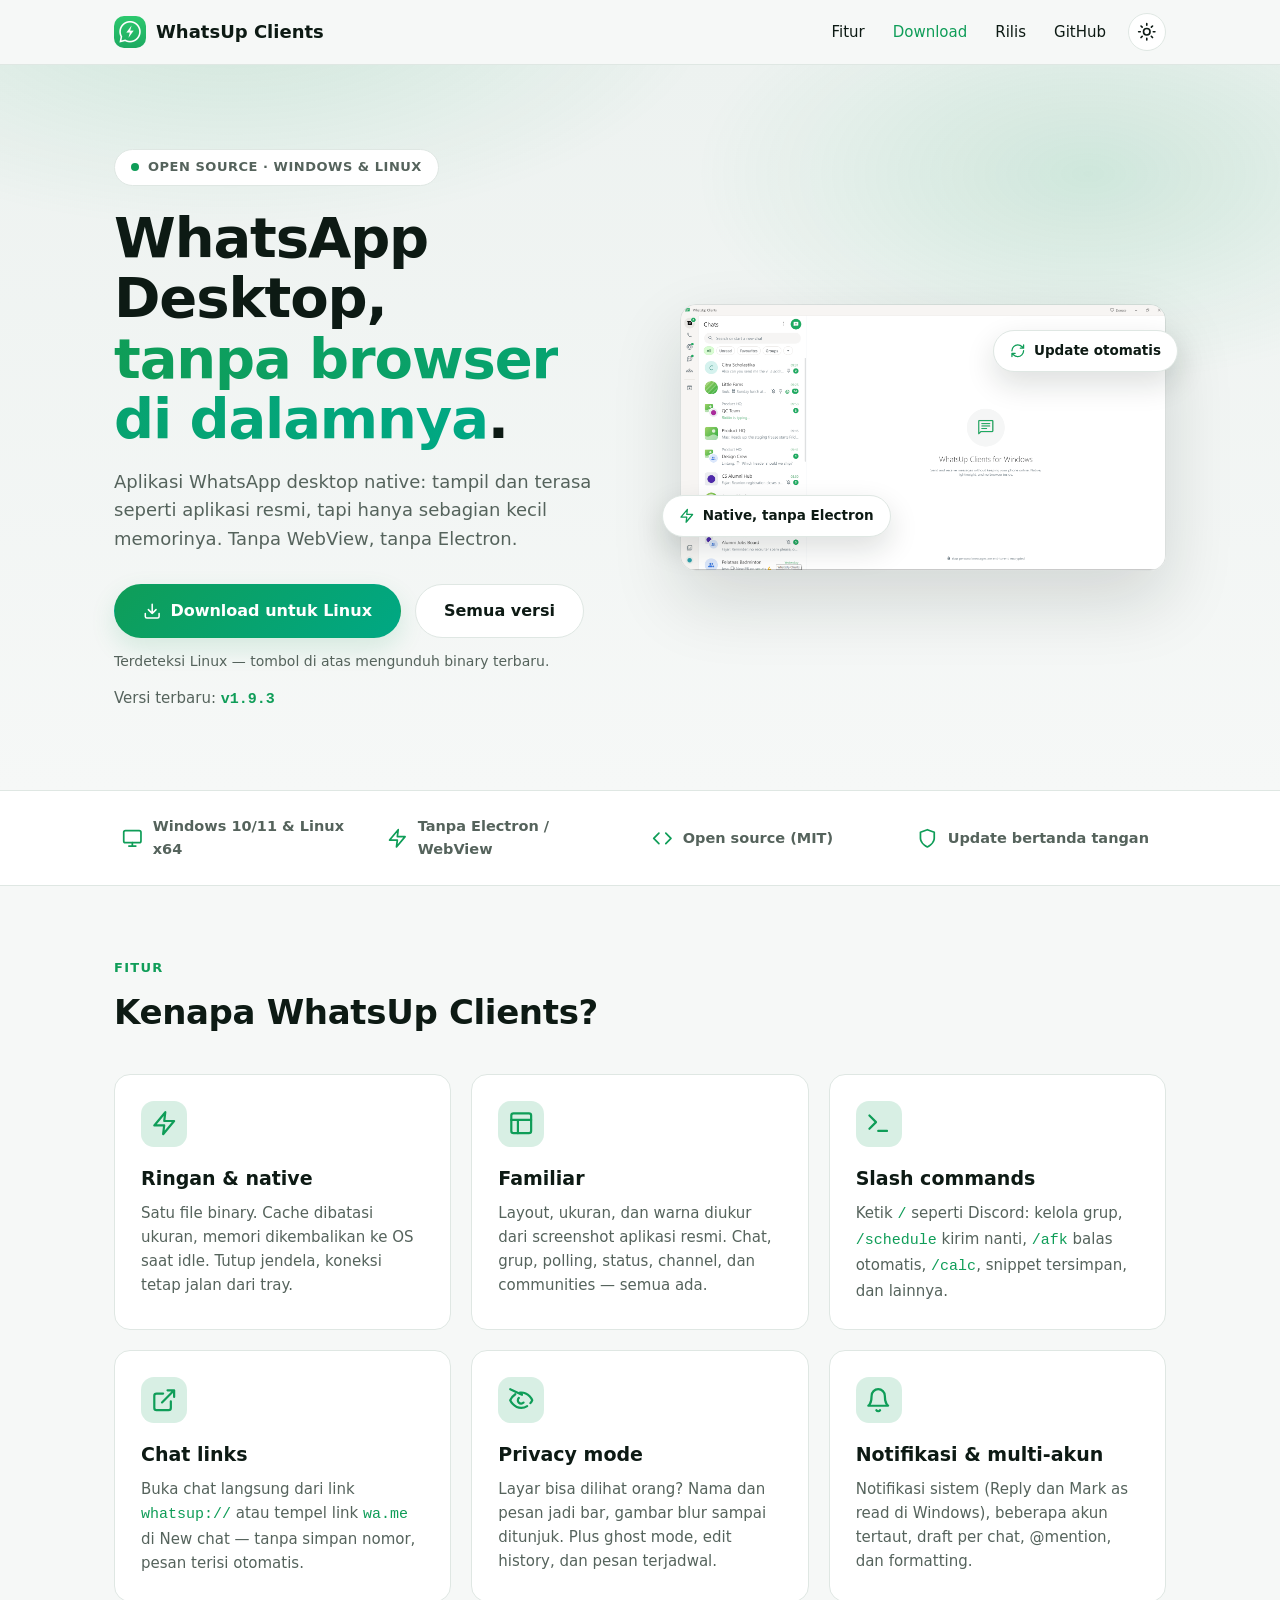
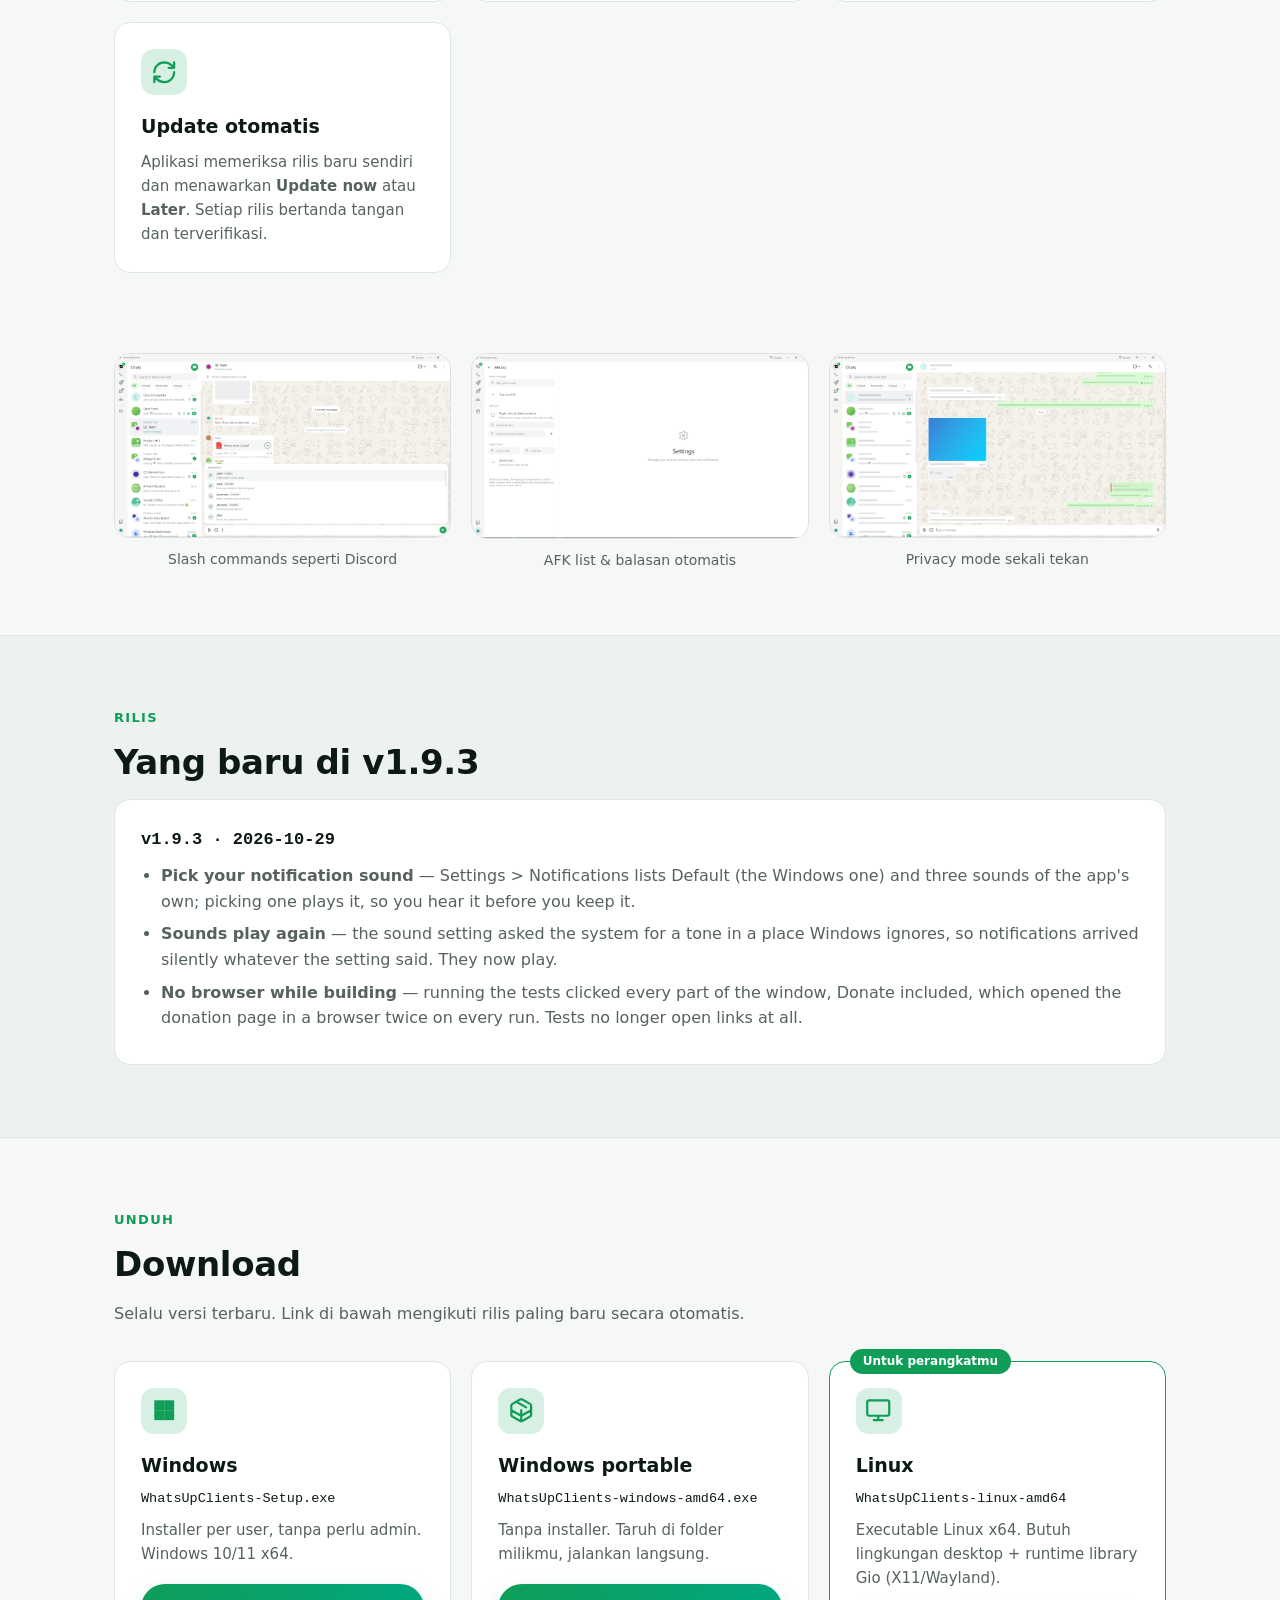
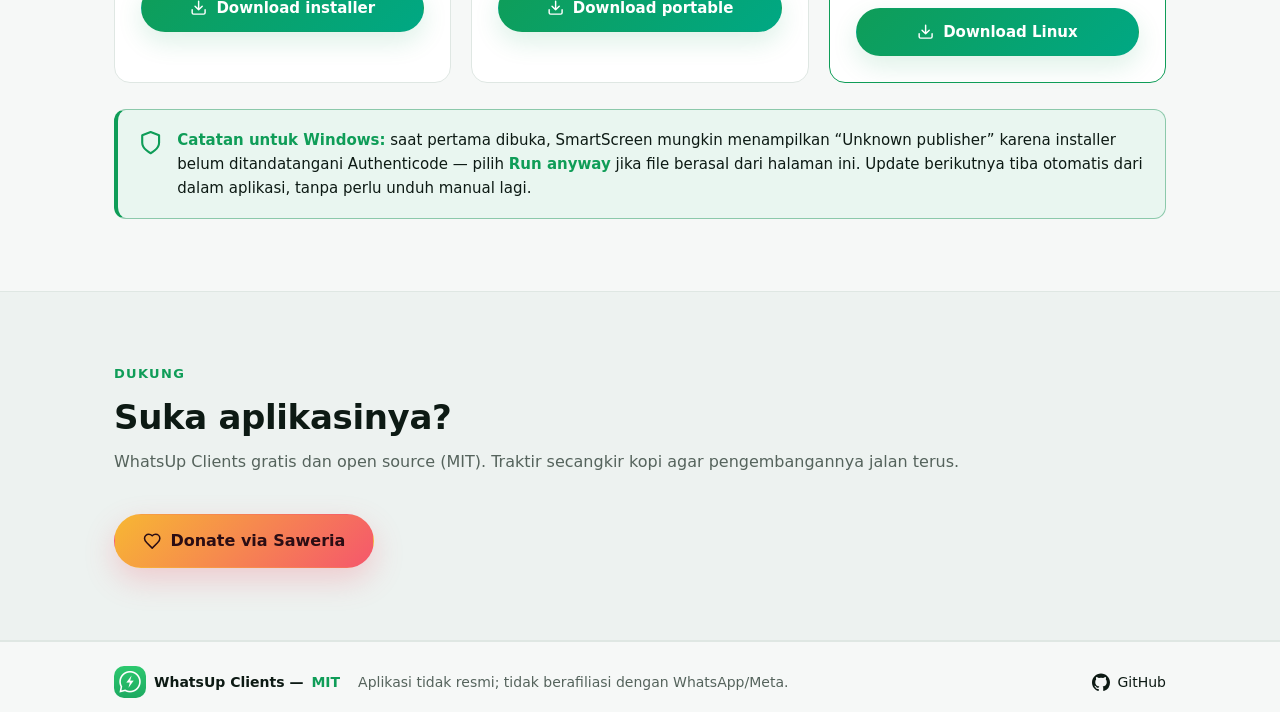
==== commit 419c478f: "Give the landing page a link preview and the app's own icon There was no og:image and no favicon at " ====
--- a/index.html
+++ b/index.html
@@ -5,6 +5,30 @@
 <meta name="viewport" content="width=device-width, initial-scale=1">
 <title>WhatsUp Clients</title>
 <meta name="description" content="WhatsUp Clients adalah aplikasi WhatsApp Desktop native yang ringan: tampilan seperti aplikasi resmi, tanpa Electron, dengan update otomatis.">
+<link rel="canonical" href="https://latief.id/whatsup/">
+
+<link rel="icon" href="docs/brand/favicon.ico" sizes="any">
+<link rel="icon" type="image/png" sizes="32x32" href="docs/brand/icon-32.png">
+<link rel="apple-touch-icon" href="docs/brand/icon-512.png">
+
+<meta property="og:type" content="website">
+<meta property="og:site_name" content="WhatsUp Clients">
+<meta property="og:title" content="WhatsUp Clients">
+<meta property="og:description" content="Aplikasi WhatsApp Desktop native yang ringan. Tampil seperti aplikasi resmi, tanpa Electron, tetap tersinkron walau jendela ditutup.">
+<meta property="og:url" content="https://latief.id/whatsup/">
+<meta property="og:image" content="https://latief.id/whatsup/docs/brand/og-image.png">
+<meta property="og:image:width" content="1200">
+<meta property="og:image:height" content="630">
+<meta property="og:image:alt" content="Ikon WhatsUp Clients">
+<meta property="og:locale" content="id_ID">
+<meta property="og:locale:alternate" content="en_US">
+
+<meta name="twitter:card" content="summary_large_image">
+<meta name="twitter:title" content="WhatsUp Clients">
+<meta name="twitter:description" content="Aplikasi WhatsApp Desktop native yang ringan. Tampilan seperti aplikasi resmi, tanpa Electron, dengan update otomatis.">
+<meta name="twitter:image" content="https://latief.id/whatsup/docs/brand/og-image.png">
+<meta name="twitter:image:alt" content="Ikon WhatsUp Clients">
+
 <link rel="stylesheet" href="styles.css">
 <script>
 // Set theme before paint to avoid a flash. Stored choice wins,
@@ -46,7 +70,7 @@
 
 <header class="nav">
   <div class="wrap nav-in">
-    <a class="brand" href="#top"><span class="brand-mark"><svg class="ic"><use href="#i-chat"/></svg></span>WhatsUp Clients</a>
+    <a class="brand" href="#top"><img class="brand-mark" src="docs/brand/icon-512.png" width="32" height="32" alt="">WhatsUp Clients</a>
     <div class="nav-right">
       <nav id="nav-links" class="nav-links">
         <a href="#fitur">Fitur</a>
@@ -212,7 +236,7 @@
 
 <footer>
   <div class="wrap foot">
-    <span class="foot-brand"><svg class="ic"><use href="#i-chat"/></svg>WhatsUp Clients &mdash; <a href="https://github.com/latiefahmad/whatsupclients/blob/main/LICENSE" target="_blank" rel="noopener">MIT</a></span>
+    <span class="foot-brand"><img class="brand-mark" src="docs/brand/icon-512.png" width="20" height="20" alt="">WhatsUp Clients &mdash; <a href="https://github.com/latiefahmad/whatsupclients/blob/main/LICENSE" target="_blank" rel="noopener">MIT</a></span>
     <span class="muted">Aplikasi tidak resmi; tidak berafiliasi dengan WhatsApp/Meta.</span>
     <a class="foot-gh" href="https://github.com/latiefahmad/whatsupclients" target="_blank" rel="noopener"><svg class="ic fill"><use href="#i-github"/></svg>GitHub</a>
   </div>
--- a/styles.css
+++ b/styles.css
@@ -72,10 +72,8 @@
   color: var(--text); font-weight: 700; font-size: 18px;
 }
 .brand-mark {
-  display: grid; place-items: center;
+  display: block;
   width: 32px; height: 32px; border-radius: 10px;
-  background: linear-gradient(135deg, var(--green), var(--green-2));
-  color: #05130c; font-size: 18px;
 }
 html[data-theme="light"] .brand-mark { color: #fff; }
 
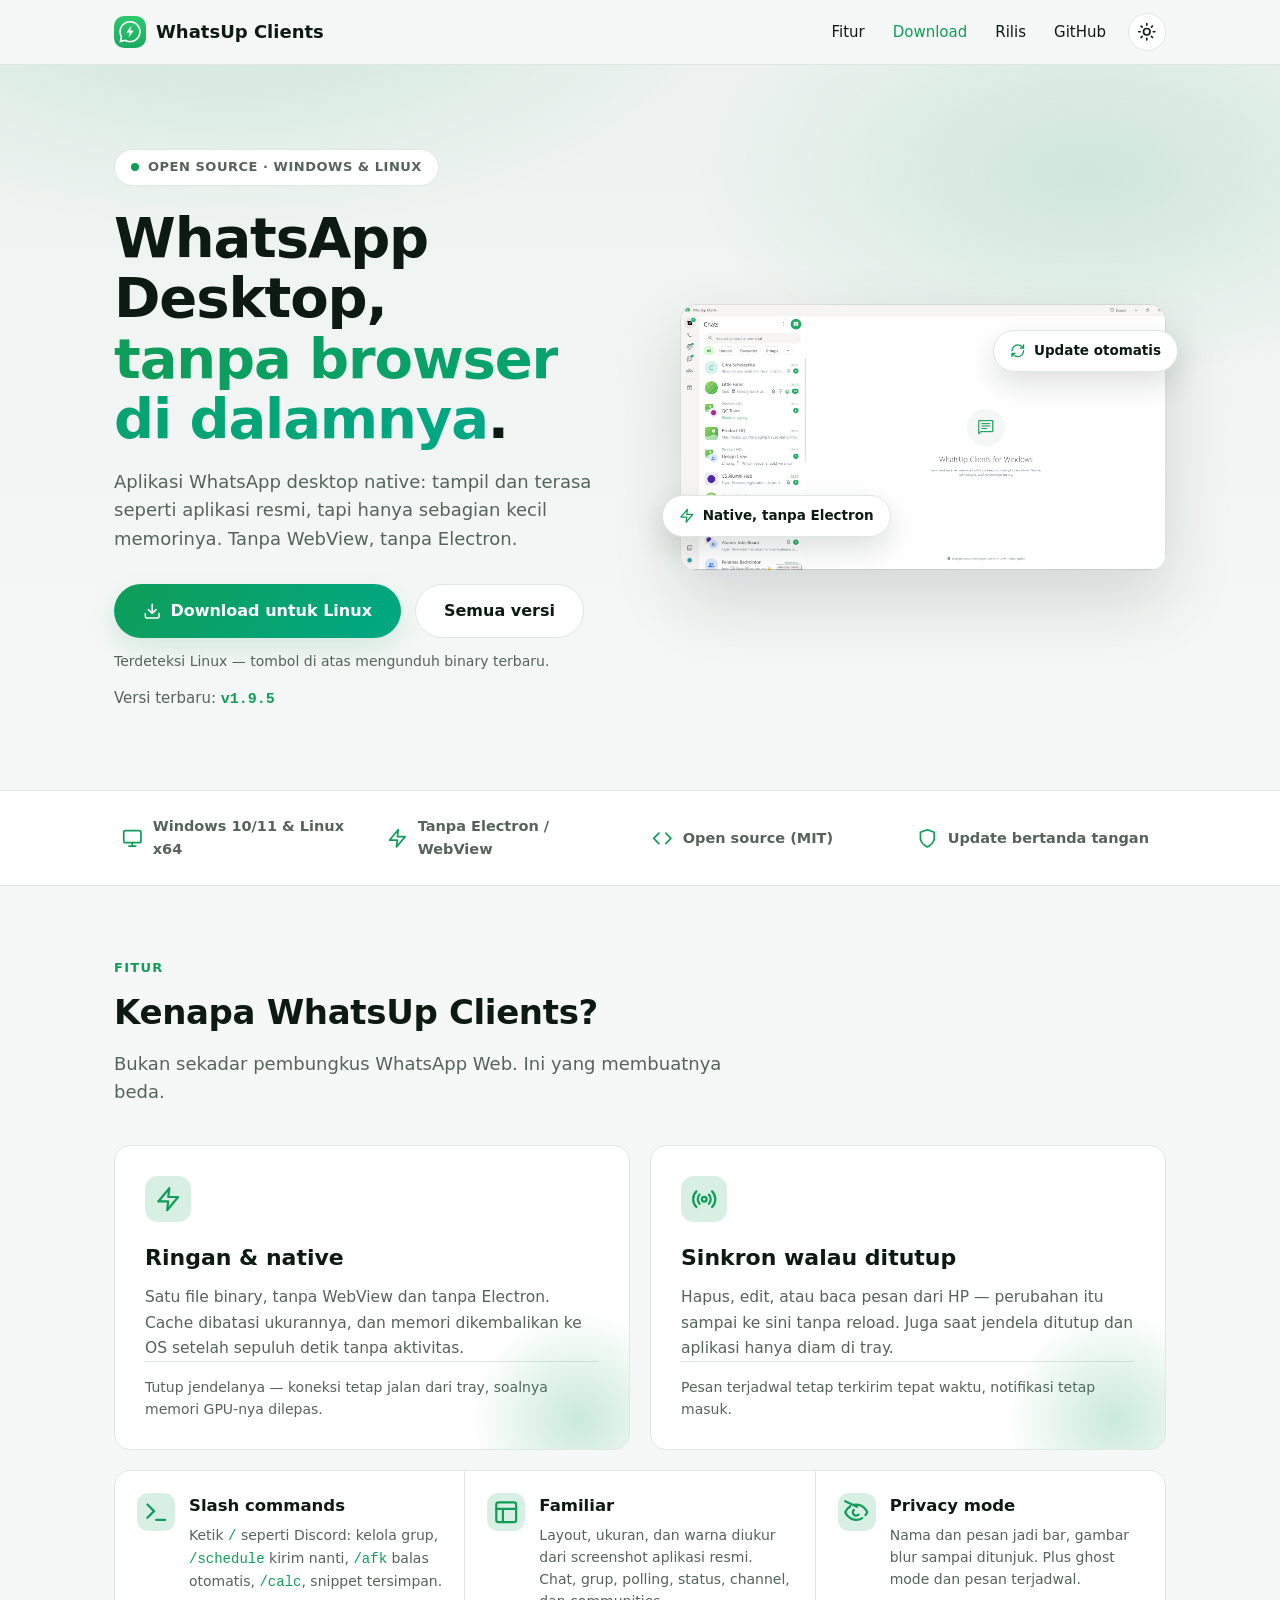
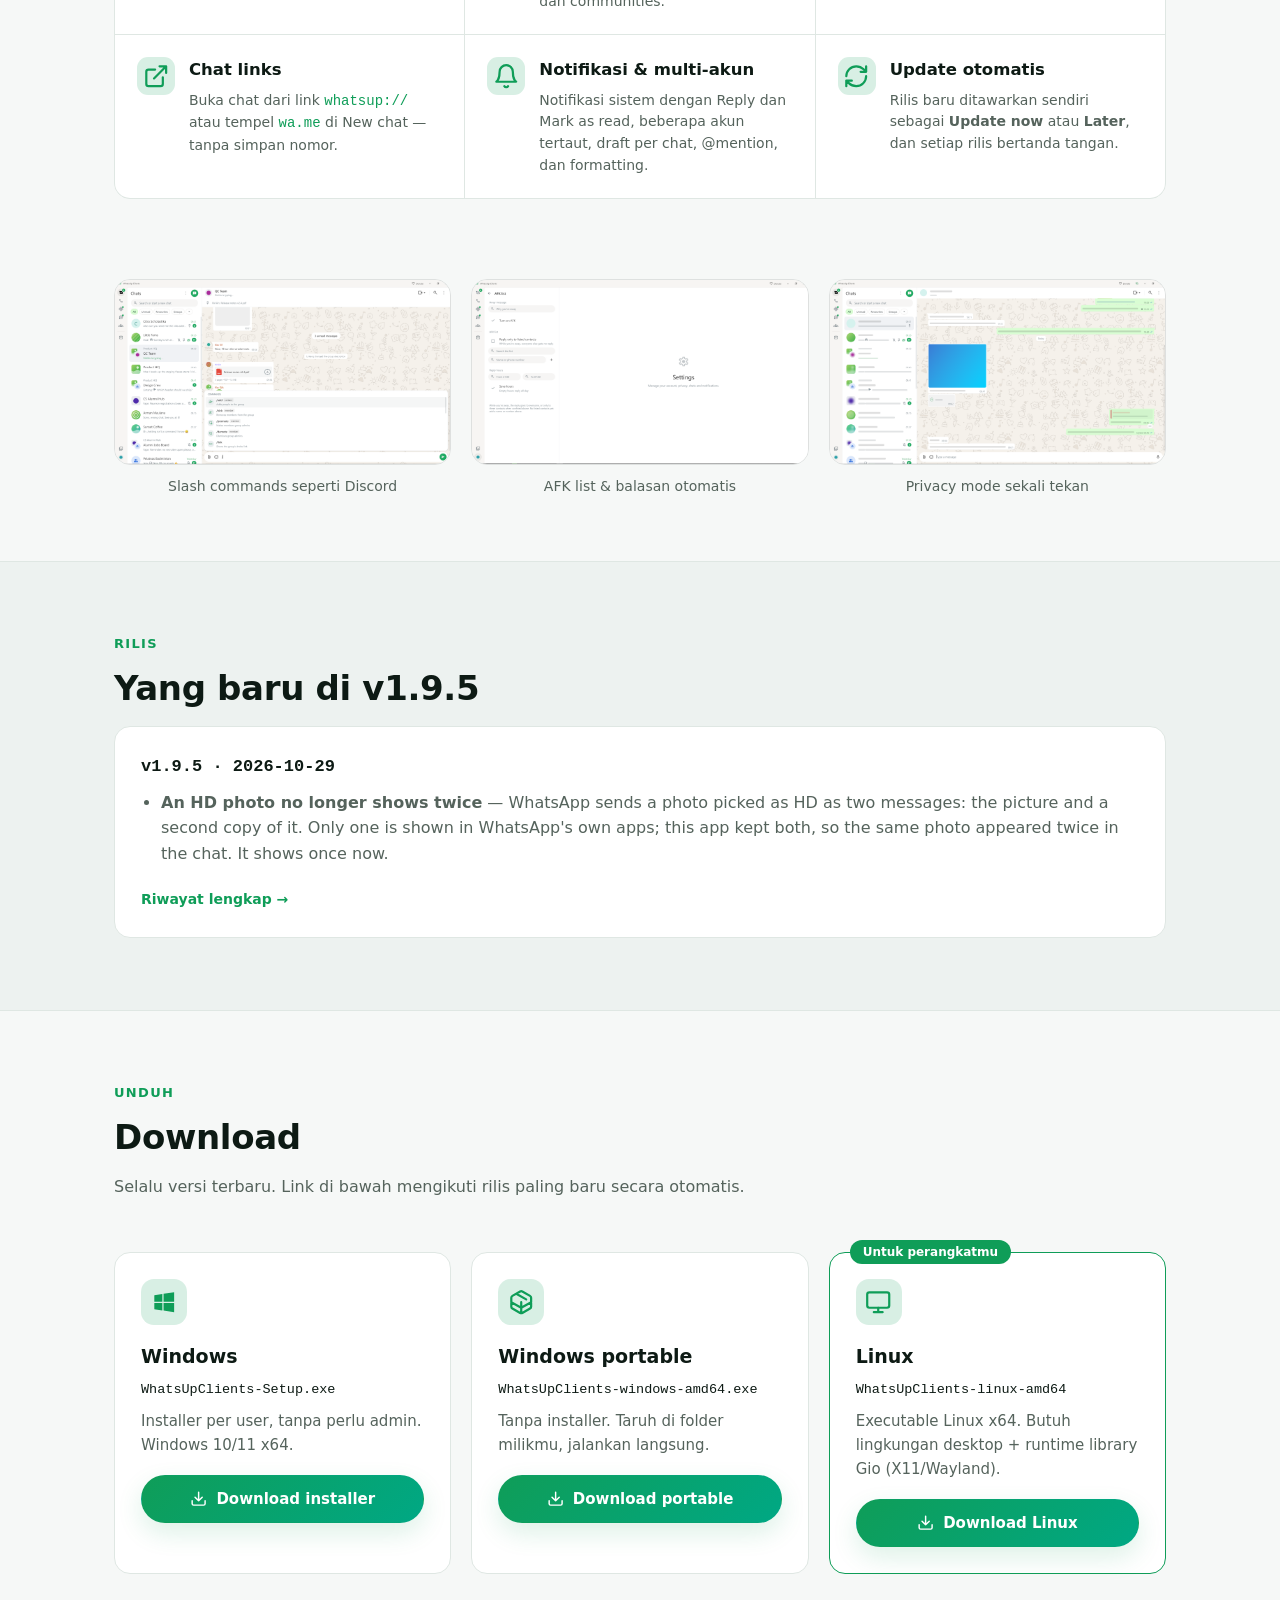
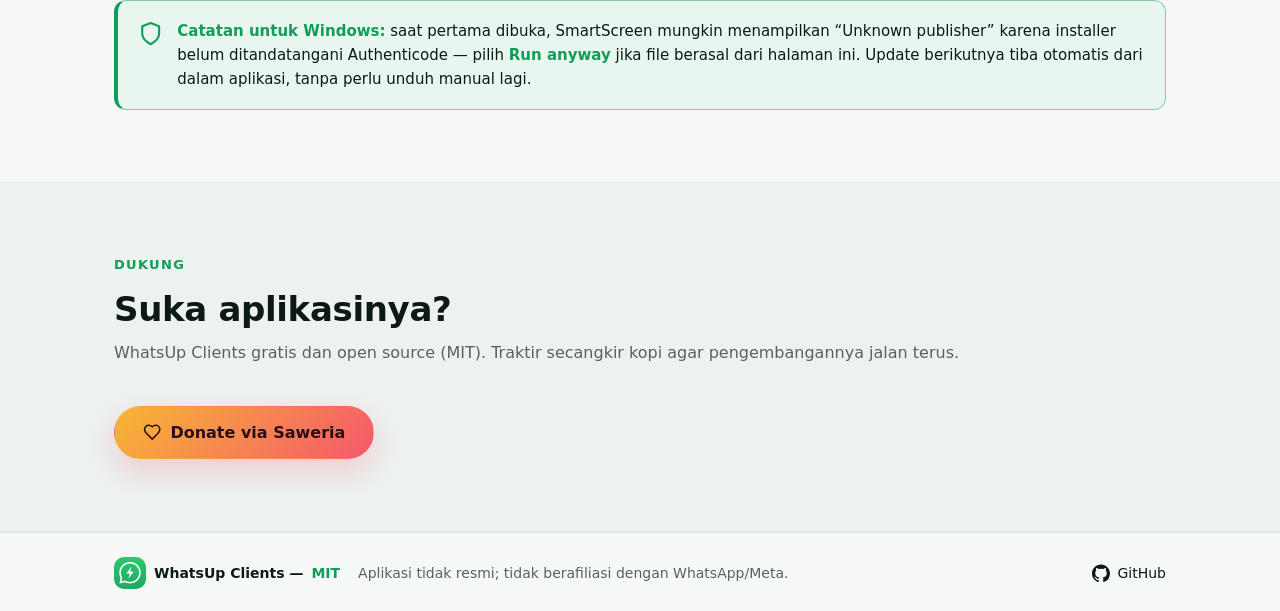
==== commit 91111367: "Landing page: rework the features, refresh the release, fix the Windows icon The features were seven" ====
--- a/index.html
+++ b/index.html
@@ -52,10 +52,11 @@
 <symbol id="i-eyeoff" viewBox="0 0 24 24"><path d="M10.73 5.08A10.43 10.43 0 0 1 12 5c7 0 10 7 10 7a13.16 13.16 0 0 1-1.67 2.68M6.61 6.61A13.53 13.53 0 0 0 2 12s3 7 10 7a9.74 9.74 0 0 0 5.39-1.61M14.12 14.12a3 3 0 1 1-4.24-4.24m2.82-2.82L2 2"/></symbol>
 <symbol id="i-bell" viewBox="0 0 24 24"><path d="M6 8a6 6 0 0 1 12 0c0 7 3 9 3 9H3s3-2 3-9M10.3 21a1.94 1.94 0 0 0 3.4 0"/></symbol>
 <symbol id="i-refresh" viewBox="0 0 24 24"><path d="M3 12a9 9 0 0 1 9-9 9.75 9.75 0 0 1 6.74 2.74L21 8M21 3v5h-5M21 12a9 9 0 0 1-9 9 9.75 9.75 0 0 1-6.74-2.74L3 16M3 21v-5h5"/></symbol>
+<symbol id="i-realtime" viewBox="0 0 24 24"><circle cx="12" cy="12" r="2.2"/><path d="M7.8 7.8a6 6 0 0 0 0 8.4M16.2 7.8a6 6 0 0 1 0 8.4M4.9 4.9a10 10 0 0 0 0 14.2M19.1 4.9a10 10 0 0 1 0 14.2"/></symbol>
 <symbol id="i-download" viewBox="0 0 24 24"><path d="M21 15v4a2 2 0 0 1-2 2H5a2 2 0 0 1-2-2v-4m4-5 5 5 5-5M12 15V3"/></symbol>
 <symbol id="i-sun" viewBox="0 0 24 24"><circle cx="12" cy="12" r="4"/><path d="M12 2v2M12 20v2m-7.07-17.07 1.41 1.41M17.66 17.66l1.41 1.41M2 12h2M20 12h2M6.34 17.66l-1.41 1.41M19.07 4.93l-1.41 1.41"/></symbol>
 <symbol id="i-moon" viewBox="0 0 24 24"><path d="M21 12.79A9 9 0 1 1 11.21 3 7 7 0 0 0 21 12.79z"/></symbol>
-<symbol id="i-windows" viewBox="0 0 24 24"><rect x="3" y="3" width="9" height="9"/><rect x="12" y="3" width="9" height="9"/><rect x="3" y="12" width="9" height="9"/><rect x="12" y="12" width="9" height="9"/></symbol>
+<symbol id="i-windows" viewBox="0 0 24 24"><path d="M3 5.6 10.3 4.6v6.9H3zM11.4 4.4 21 3v8.5h-9.6zM3 12.6h7.3v6.9L3 18.4zM11.4 12.6H21V21l-9.6-1.4z"/></symbol>
 <symbol id="i-package" viewBox="0 0 24 24"><path d="m7.5 4.27 9 5.15M21 8a2 2 0 0 0-1-1.73l-7-4a2 2 0 0 0-2 0l-7 4A2 2 0 0 0 3 8v8a2 2 0 0 0 1 1.73l7 4a2 2 0 0 0 2 0l7-4A2 2 0 0 0 21 16zm-18 4 9 5 9-5M12 22V12"/></symbol>
 <symbol id="i-monitor" viewBox="0 0 24 24"><rect x="2" y="3" width="20" height="14" rx="2"/><path d="M8 21h8M12 17v4"/></symbol>
 <symbol id="i-heart" viewBox="0 0 24 24"><path d="M19 14c1.49-1.46 3-3.21 3-5.5A5.5 5.5 0 0 0 16.5 3c-1.76 0-3 .5-4.5 2-1.5-1.5-2.74-2-4.5-2A5.5 5.5 0 0 0 2 8.5c0 2.29 1.51 4.04 3 5.5l7 7z"/></symbol>
@@ -126,41 +127,75 @@
     <div class="wrap">
       <p class="kicker">Fitur</p>
       <h2>Kenapa WhatsUp Clients?</h2>
-      <div class="grid">
-        <div class="card">
+      <p class="lede sub">Bukan sekadar pembungkus WhatsApp Web. Ini yang membuatnya beda.</p>
+
+      <div class="feat">
+        <article class="feat-hero">
           <span class="tile"><svg class="ic"><use href="#i-zap"/></svg></span>
           <h3>Ringan &amp; native</h3>
-          <p>Satu file binary. Cache dibatasi ukuran, memori dikembalikan ke OS saat idle. Tutup jendela, koneksi tetap jalan dari tray.</p>
-        </div>
-        <div class="card">
-          <span class="tile"><svg class="ic"><use href="#i-layout"/></svg></span>
-          <h3>Familiar</h3>
-          <p>Layout, ukuran, dan warna diukur dari screenshot aplikasi resmi. Chat, grup, polling, status, channel, dan communities — semua ada.</p>
-        </div>
-        <div class="card">
-          <span class="tile"><svg class="ic"><use href="#i-terminal"/></svg></span>
-          <h3>Slash commands</h3>
-          <p>Ketik <code>/</code> seperti Discord: kelola grup, <code>/schedule</code> kirim nanti, <code>/afk</code> balas otomatis, <code>/calc</code>, snippet tersimpan, dan lainnya.</p>
-        </div>
-        <div class="card">
-          <span class="tile"><svg class="ic"><use href="#i-external"/></svg></span>
-          <h3>Chat links</h3>
-          <p>Buka chat langsung dari link <code>whatsup://</code> atau tempel link <code>wa.me</code> di New chat — tanpa simpan nomor, pesan terisi otomatis.</p>
-        </div>
-        <div class="card">
-          <span class="tile"><svg class="ic"><use href="#i-eyeoff"/></svg></span>
-          <h3>Privacy mode</h3>
-          <p>Layar bisa dilihat orang? Nama dan pesan jadi bar, gambar blur sampai ditunjuk. Plus ghost mode, edit history, dan pesan terjadwal.</p>
-        </div>
-        <div class="card">
-          <span class="tile"><svg class="ic"><use href="#i-bell"/></svg></span>
-          <h3>Notifikasi &amp; multi-akun</h3>
-          <p>Notifikasi sistem (Reply dan Mark as read di Windows), beberapa akun tertaut, draft per chat, @mention, dan formatting.</p>
-        </div>
-        <div class="card">
-          <span class="tile"><svg class="ic"><use href="#i-refresh"/></svg></span>
-          <h3>Update otomatis</h3>
-          <p>Aplikasi memeriksa rilis baru sendiri dan menawarkan <b>Update now</b> atau <b>Later</b>. Setiap rilis bertanda tangan dan terverifikasi.</p>
+          <p>Satu file binary, tanpa WebView dan tanpa Electron. Cache dibatasi ukurannya, dan
+            memori dikembalikan ke OS setelah sepuluh detik tanpa aktivitas.</p>
+          <p class="feat-aside">Tutup jendelanya &mdash; koneksi tetap jalan dari tray, soalnya
+            memori GPU-nya dilepas.</p>
+        </article>
+
+        <article class="feat-hero">
+          <span class="tile"><svg class="ic"><use href="#i-realtime"/></svg></span>
+          <h3>Sinkron walau ditutup</h3>
+          <p>Hapus, edit, atau baca pesan dari HP &mdash; perubahan itu sampai ke sini tanpa
+            reload. Juga saat jendela ditutup dan aplikasi hanya diam di tray.</p>
+          <p class="feat-aside">Pesan terjadwal tetap terkirim tepat waktu, notifikasi tetap masuk.</p>
+        </article>
+      </div>
+
+      <div class="feat-rest">
+        <div class="feat-item">
+          <span class="tile sm"><svg class="ic"><use href="#i-terminal"/></svg></span>
+          <div>
+            <h3>Slash commands</h3>
+            <p>Ketik <code>/</code> seperti Discord: kelola grup, <code>/schedule</code> kirim
+              nanti, <code>/afk</code> balas otomatis, <code>/calc</code>, snippet tersimpan.</p>
+          </div>
+        </div>
+        <div class="feat-item">
+          <span class="tile sm"><svg class="ic"><use href="#i-layout"/></svg></span>
+          <div>
+            <h3>Familiar</h3>
+            <p>Layout, ukuran, dan warna diukur dari screenshot aplikasi resmi. Chat, grup,
+              polling, status, channel, dan communities.</p>
+          </div>
+        </div>
+        <div class="feat-item">
+          <span class="tile sm"><svg class="ic"><use href="#i-eyeoff"/></svg></span>
+          <div>
+            <h3>Privacy mode</h3>
+            <p>Nama dan pesan jadi bar, gambar blur sampai ditunjuk. Plus ghost mode dan
+              pesan terjadwal.</p>
+          </div>
+        </div>
+        <div class="feat-item">
+          <span class="tile sm"><svg class="ic"><use href="#i-external"/></svg></span>
+          <div>
+            <h3>Chat links</h3>
+            <p>Buka chat dari link <code>whatsup://</code> atau tempel <code>wa.me</code> di New
+              chat &mdash; tanpa simpan nomor.</p>
+          </div>
+        </div>
+        <div class="feat-item">
+          <span class="tile sm"><svg class="ic"><use href="#i-bell"/></svg></span>
+          <div>
+            <h3>Notifikasi &amp; multi-akun</h3>
+            <p>Notifikasi sistem dengan Reply dan Mark as read, beberapa akun tertaut, draft per
+              chat, @mention, dan formatting.</p>
+          </div>
+        </div>
+        <div class="feat-item">
+          <span class="tile sm"><svg class="ic"><use href="#i-refresh"/></svg></span>
+          <div>
+            <h3>Update otomatis</h3>
+            <p>Rilis baru ditawarkan sendiri sebagai <b>Update now</b> atau <b>Later</b>, dan
+              setiap rilis bertanda tangan.</p>
+          </div>
         </div>
       </div>
     </div>
--- a/styles.css
+++ b/styles.css
@@ -223,6 +223,55 @@
 
 .grid { display: grid; grid-template-columns: repeat(3, 1fr); gap: 20px; margin-top: 34px; }
 
+/* ---- features ----
+   Two cards carry the argument, the rest are a compact list. A uniform
+   grid of seven left the last row with one card and no reading order. */
+.lede.sub { margin: 0; max-width: 620px; color: var(--muted); }
+
+.feat { display: grid; grid-template-columns: 1fr 1fr; gap: 20px; margin-top: 38px; }
+.feat-hero {
+  position: relative; overflow: hidden;
+  display: flex; flex-direction: column;
+  background: var(--panel); border: 1px solid var(--panel2);
+  border-radius: var(--radius); padding: 30px 30px 28px;
+  transition: border-color .22s, transform .22s, box-shadow .22s;
+}
+.feat-hero::after {
+  content: ""; position: absolute; inset: auto -60px -80px auto;
+  width: 220px; height: 220px; border-radius: 50%; pointer-events: none;
+  background: radial-gradient(circle, color-mix(in srgb, var(--green) 22%, transparent), transparent 70%);
+}
+.feat-hero:hover {
+  transform: translateY(-4px);
+  border-color: color-mix(in srgb, var(--green) 55%, var(--panel2));
+  box-shadow: 0 18px 40px var(--shadow);
+}
+.feat-hero h3 { margin: 18px 0 10px; font-size: 22px; }
+.feat-hero p { margin: 0; color: var(--muted); font-size: 15.5px; line-height: 1.62; }
+.feat-hero .feat-aside {
+  margin-top: auto; padding-top: 14px; font-size: 14px;
+  border-top: 1px solid var(--panel2);
+}
+.feat-hero code { color: var(--green); font-family: Consolas, monospace; }
+
+.feat-rest {
+  display: grid; grid-template-columns: repeat(3, 1fr);
+  gap: 1px; margin-top: 20px;
+  background: var(--panel2);
+  border: 1px solid var(--panel2); border-radius: var(--radius); overflow: hidden;
+}
+.feat-item {
+  display: flex; gap: 14px; align-items: flex-start;
+  background: var(--panel); padding: 22px;
+  transition: background .2s;
+}
+.feat-item:hover { background: var(--panel2); }
+.feat-item h3 { margin: 0 0 6px; font-size: 16.5px; }
+.feat-item p { margin: 0; color: var(--muted); font-size: 14px; line-height: 1.55; }
+.feat-item code { color: var(--green); font-family: Consolas, monospace; }
+
+.tile.sm { width: 38px; height: 38px; border-radius: 11px; font-size: 23px; flex: none; }
+
 .card {
   position: relative; min-width: 0;
   background: var(--panel); border: 1px solid var(--panel2);
@@ -266,6 +315,11 @@
 .news h4 { margin: 0 0 10px; font-size: 17px; font-family: Consolas, monospace; }
 .news ul { margin: 0; padding-left: 20px; color: var(--muted); }
 .news li { margin-bottom: 7px; }
+.news-all {
+  display: inline-block; margin-top: 14px; font-size: 14px; font-weight: 600;
+  color: var(--green); text-decoration: none;
+}
+.news-all:hover { text-decoration: underline; }
 
 /* ---- download ---- */
 .dl-card .btn { width: 100%; justify-content: center; }
@@ -273,8 +327,10 @@
 .dl-card.recommended::after {
   content: "Untuk perangkatmu"; position: absolute; top: -13px; left: 20px;
   background: var(--green); color: #05130c; font-size: 12px; font-weight: 700;
-  padding: 3px 13px; border-radius: 999px;
-}
+  padding: 3px 13px; border-radius: 999px; white-space: nowrap; line-height: 1.5;
+}
+/* Room for the badge above the first row, so it never sits on the heading. */
+#dl-grid { margin-top: 52px; }
 html[data-theme="light"] .dl-card.recommended::after { color: #fff; }
 
 /* Highlighted SmartScreen / update note */
@@ -336,6 +392,7 @@
   .hero-in { grid-template-columns: 1fr; gap: 44px; }
   .hero { padding-top: 60px; }
   .grid, .shot-row { grid-template-columns: 1fr 1fr; }
+  .feat-rest { grid-template-columns: 1fr 1fr; }
   .stats-in { grid-template-columns: 1fr 1fr; }
   .chip-a { left: 12px; } .chip-b { right: 12px; }
 }
@@ -368,6 +425,9 @@
   }
 
   .grid, .shot-row, .stats-in { grid-template-columns: 1fr; }
+  .feat, .feat-rest { grid-template-columns: 1fr; }
+  .feat-hero { padding: 24px 22px; }
+  .feat-hero h3 { font-size: 20px; }
   .section { padding: 52px 0; }
   .shots { padding-bottom: 44px; }
   .stat { padding: 4px 0; }
